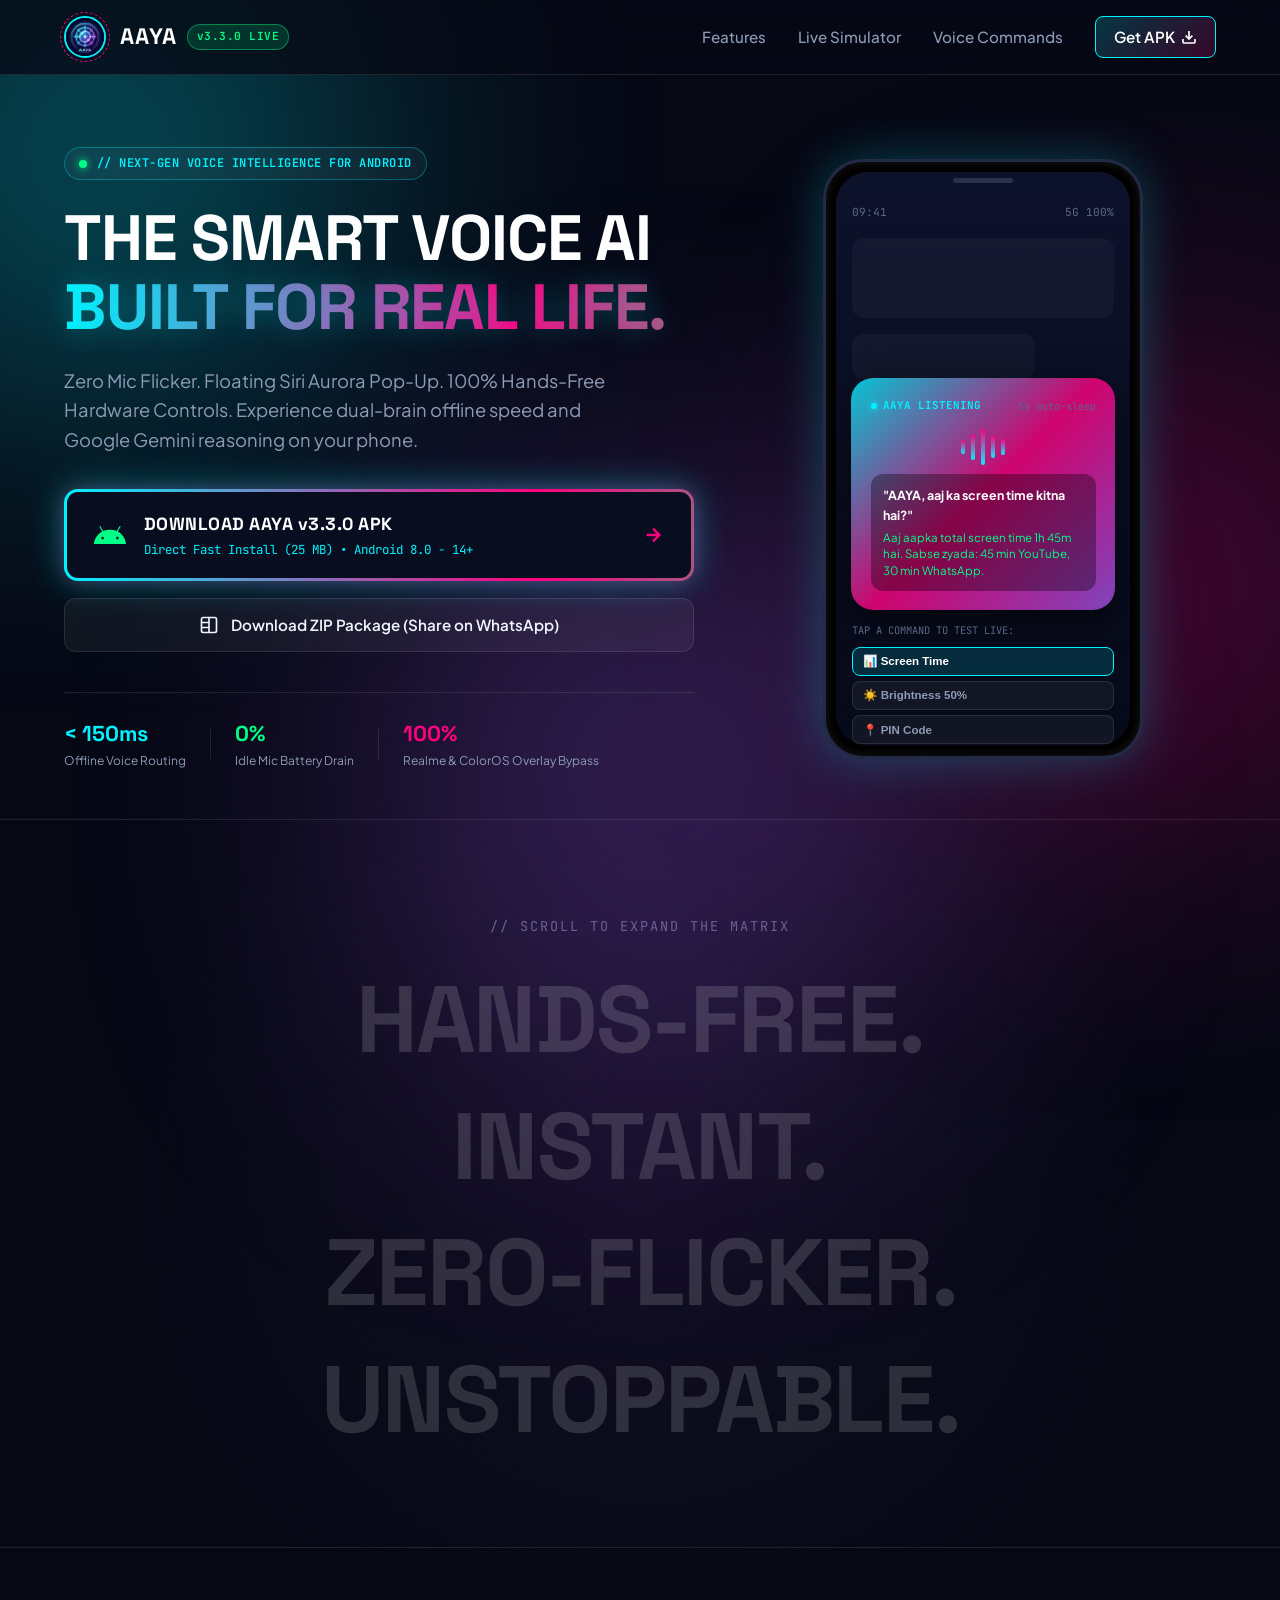
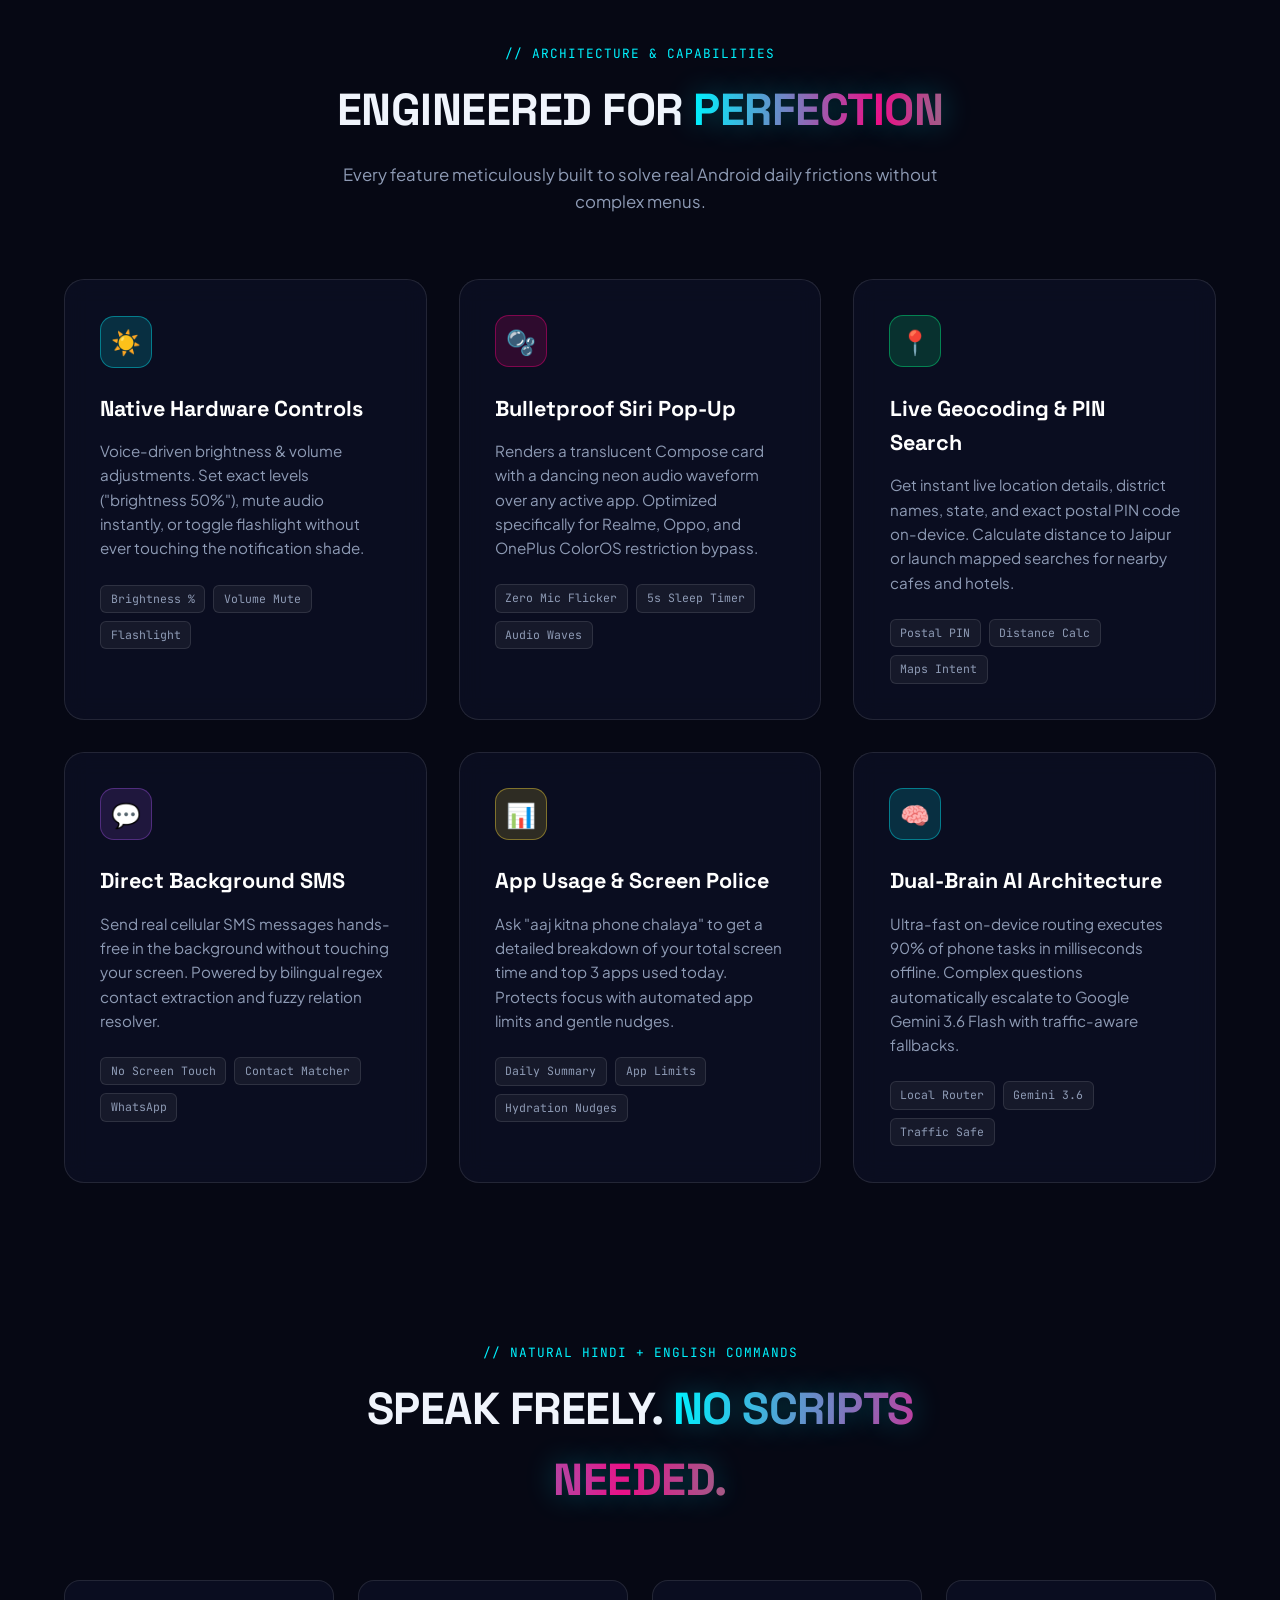
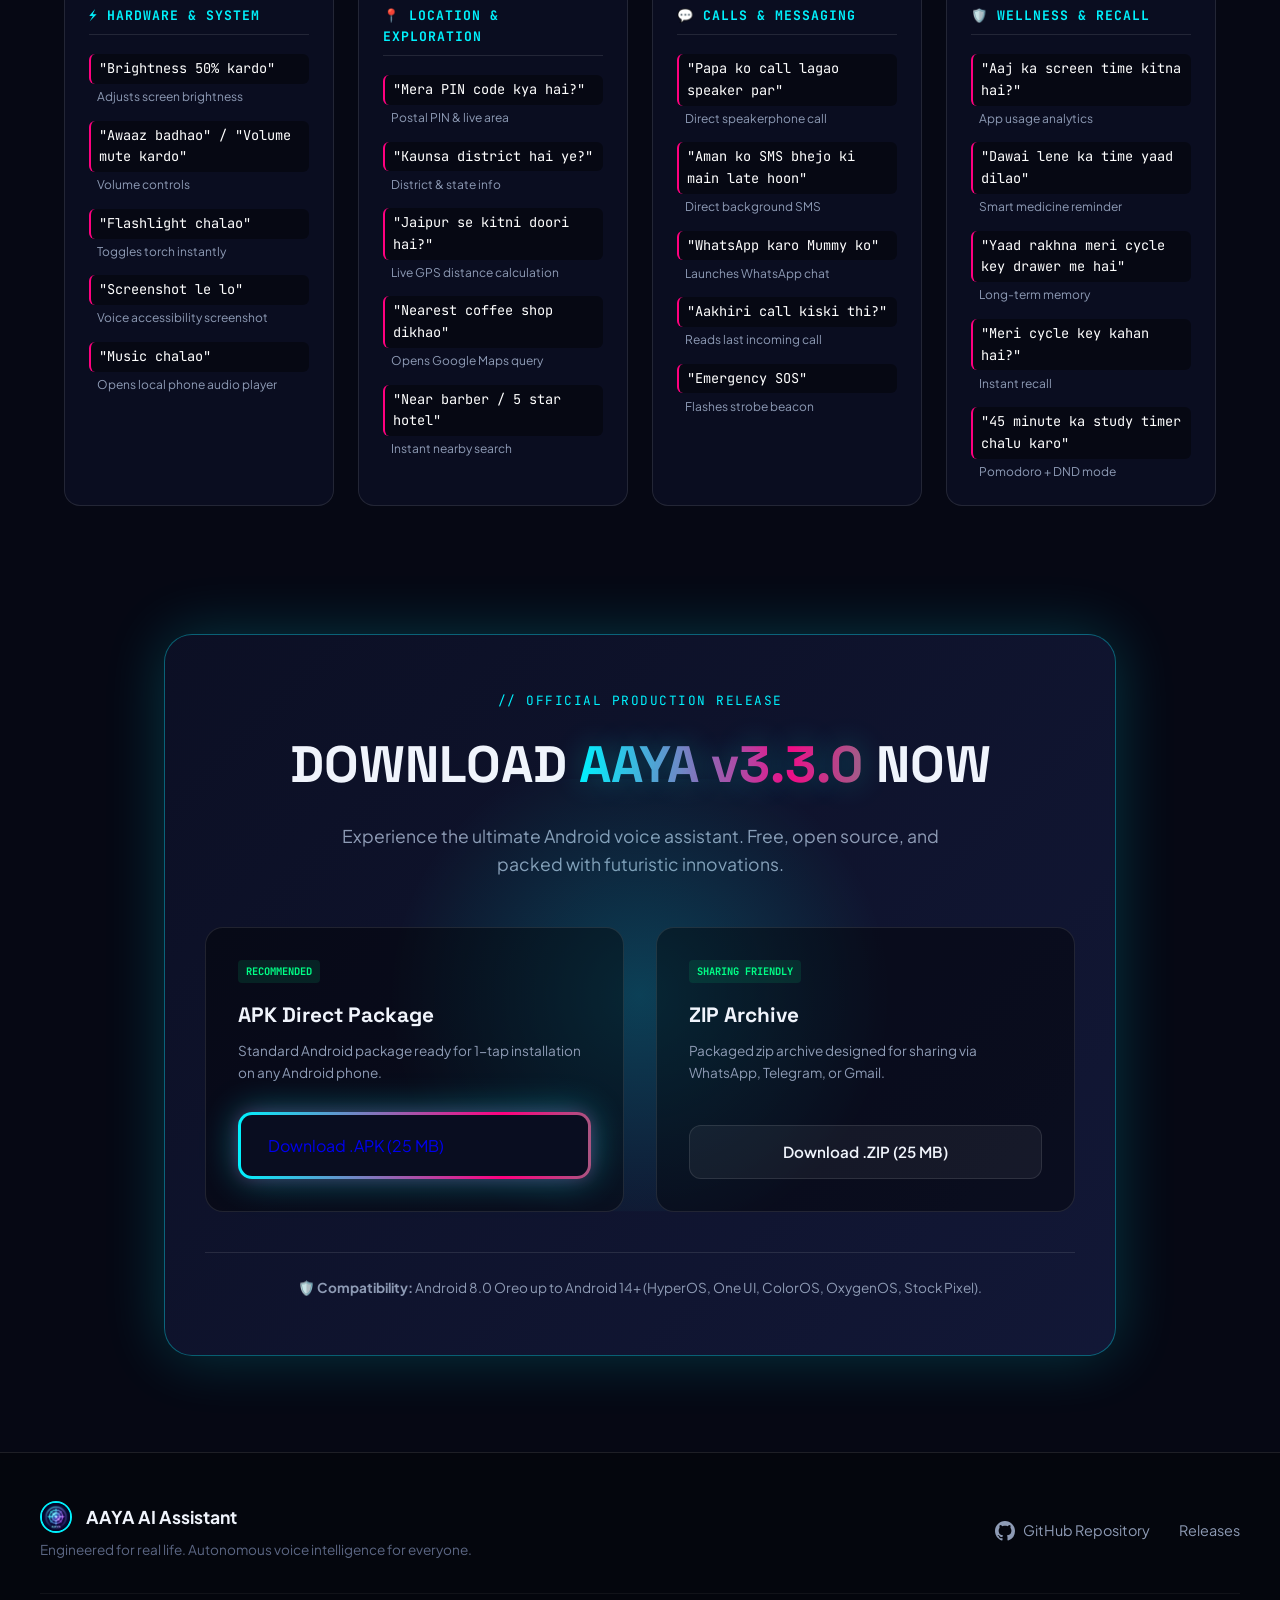
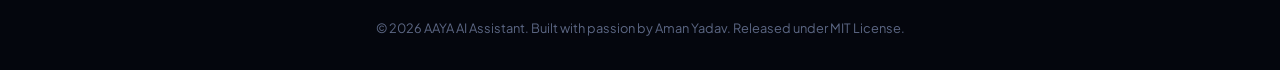
==== website/index.html @ eefb4c56 "feat(v3.3.0): Hardware brightness & volume controls, live geocoding & PIN, local music player, scree" ====
<!DOCTYPE html>
<html lang="en">
<head>
  <meta charset="UTF-8">
  <meta name="viewport" content="width=device-width, initial-scale=1.0">
  <title>AAYA AI Assistant — Next-Gen Android Voice Intelligence</title>
  <meta name="description" content="AAYA is a futuristic, hands-free Android voice assistant with Siri-style animated pop-ups, zero mic flicker, offline hardware controls, live location, and Gemini AI reasoning.">
  <link rel="icon" type="image/jpeg" href="./assets/aaya-logo.jpg">

  <!-- Google Fonts -->
  <link rel="preconnect" href="https://fonts.googleapis.com">
  <link rel="preconnect" href="https://fonts.gstatic.com" crossorigin>
  <link href="https://fonts.googleapis.com/css2?family=Plus+Jakarta+Sans:wght@300;400;600;700;800&family=Space+Grotesk:wght@500;700;800&family=JetBrains+Mono:wght@400;600&display=swap" rel="stylesheet">

  <link rel="stylesheet" href="./style.css">
</head>
<body class="cyber-bg">

  <!-- Glow Background Canvas / Particles -->
  <div class="ambient-glow glow-cyan"></div>
  <div class="ambient-glow glow-magenta"></div>
  <div class="ambient-glow glow-purple"></div>

  <!-- Cyber Navigation Header -->
  <header class="cyber-nav">
    <div class="nav-container">
      <div class="brand">
        <div class="logo-wrapper">
          <img src="./assets/aaya-logo.jpg" alt="AAYA Logo" class="brand-logo">
          <span class="logo-ring"></span>
        </div>
        <div class="brand-text">
          <span class="brand-name">AAYA</span>
          <span class="version-badge">v3.3.0 LIVE</span>
        </div>
      </div>

      <nav class="nav-links">
        <a href="#features">Features</a>
        <a href="#demo">Live Simulator</a>
        <a href="#commands">Voice Commands</a>
        <a href="#download" class="nav-cta-btn">
          <span>Get APK</span>
          <svg width="16" height="16" viewBox="0 0 24 24" fill="none" stroke="currentColor" stroke-width="2.5"><path d="M21 15v4a2 2 0 0 1-2 2H5a2 2 0 0 1-2-2v-4"/><polyline points="7 10 12 15 17 10"/><line x1="12" y1="15" x2="12" y2="3"/></svg>
        </a>
      </nav>
    </div>
  </header>

  <!-- Hero Section -->
  <main>
    <section class="hero-section">
      <div class="hero-content">
        <div class="tech-pill">
          <span class="pulsing-dot"></span>
          <span class="tech-pill-text">// NEXT-GEN VOICE INTELLIGENCE FOR ANDROID</span>
        </div>

        <h1 class="hero-title">
          <span class="reveal-line">THE SMART VOICE AI</span>
          <span class="neon-rgb text-gradient-rgb">BUILT FOR REAL LIFE.</span>
        </h1>

        <p class="hero-subtext">
          Zero Mic Flicker. Floating Siri Aurora Pop-Up. 100% Hands-Free Hardware Controls. Experience dual-brain offline speed and Google Gemini reasoning on your phone.
        </p>

        <!-- Multi-layer Glowing RGB Download CTA -->
        <div class="cta-wrapper">
          <a href="https://github.com/AmanYadav9516/AAYA-AI-Assistant/releases/download/v3.3.0/app-debug.apk" class="btn-rgb-glow" id="downloadApkBtn" download>
            <span class="btn-shimmer"></span>
            <span class="btn-inner">
              <svg class="android-icon" viewBox="0 0 24 24" fill="currentColor">
                <path d="M17.523 15.3414c-.5511 0-.9993-.4486-.9993-1.0003s.4482-.9993 1-.9993c.551 0 .9993.4476.9993.9993 0 .5517-.4483 1.0003-.9993 1.0003m-11.046 0c-.5511 0-.9993-.4486-.9993-1.0003s.4482-.9993 1-.9993c.5511 0 .9993.4476.9993.9993 0 .5517-.4482 1.0003-.9993 1.0003m11.4045-6.02l1.9973-3.4592a.416.416 0 00-.1521-.5676.416.416 0 00-.5676.1521l-2.0223 3.503C15.5902 8.4116 13.8533 8.077 12 8.077c-1.8533 0-3.5902.3346-5.1368.8727L4.8409 5.4467a.4161.4161 0 00-.5677-.1521.4157.4157 0 00-.1521.5676l1.9973 3.4592C2.6889 11.1867.3432 14.6589 0 18.761h24c-.3432-4.1021-2.6889-7.5743-6.1185-9.4396"/>
              </svg>
              <span class="btn-text-group">
                <span class="btn-primary-title">DOWNLOAD AAYA v3.3.0 APK</span>
                <span class="btn-secondary-subtitle">Direct Fast Install (25 MB) • Android 8.0 - 14+</span>
              </span>
              <svg class="arrow-icon" viewBox="0 0 24 24" fill="none" stroke="currentColor" stroke-width="2.5"><path d="M5 12h14M12 5l7 7-7 7"/></svg>
            </span>
          </a>

          <a href="https://github.com/AmanYadav9516/AAYA-AI-Assistant/releases/download/v3.3.0/AAYA-Assistant.zip" class="btn-glass" download>
            <svg width="20" height="20" viewBox="0 0 24 24" fill="none" stroke="currentColor" stroke-width="2"><rect x="3" y="3" width="18" height="18" rx="2"/><path d="M12 3v18M3 9h9M3 15h9"/></svg>
            <span>Download ZIP Package (Share on WhatsApp)</span>
          </a>
        </div>

        <div class="metrics-bar">
          <div class="metric-item">
            <span class="metric-val neon-cyan">&lt; 150ms</span>
            <span class="metric-label">Offline Voice Routing</span>
          </div>
          <div class="metric-divider"></div>
          <div class="metric-item">
            <span class="metric-val neon-green">0%</span>
            <span class="metric-label">Idle Mic Battery Drain</span>
          </div>
          <div class="metric-divider"></div>
          <div class="metric-item">
            <span class="metric-val neon-pink">100%</span>
            <span class="metric-label">Realme & ColorOS Overlay Bypass</span>
          </div>
        </div>
      </div>

      <!-- Interactive Siri Simulator Device Mockup -->
      <div class="hero-simulator" id="demo">
        <div class="phone-frame">
          <div class="phone-speaker"></div>
          <div class="phone-screen">
            <!-- Simulated App in background -->
            <div class="mock-background-app">
              <div class="mock-app-header">
                <span class="mock-time">09:41</span>
                <div class="mock-app-icons">5G 100%</div>
              </div>
              <div class="mock-card-dummy"></div>
              <div class="mock-card-dummy short"></div>
            </div>

            <!-- Siri Floating Translucent Overlay -->
            <div class="siri-floating-card active" id="siriCard">
              <div class="siri-card-aurora"></div>
              <div class="siri-card-content">
                <div class="siri-top-bar">
                  <div class="siri-badge">
                    <span class="radar-dot"></span>
                    <span id="siriStatusText">AAYA LISTENING</span>
                  </div>
                  <span class="timer-badge">5s auto-sleep</span>
                </div>

                <div class="siri-waveform">
                  <span class="bar bar-1"></span>
                  <span class="bar bar-2"></span>
                  <span class="bar bar-3"></span>
                  <span class="bar bar-4"></span>
                  <span class="bar bar-5"></span>
                </div>

                <div class="siri-transcript-box">
                  <p class="transcript-query" id="simulatorQuery">"AAYA, aaj ka screen time kitna hai?"</p>
                  <p class="transcript-response" id="simulatorResponse">Aaj aapka total screen time 1h 45m hai. Sabse zyada: 45 min YouTube, 30 min WhatsApp.</p>
                </div>
              </div>
            </div>

            <!-- Interactive Voice Chips to Test Simulator -->
            <div class="simulator-controls">
              <span class="sim-caption">TAP A COMMAND TO TEST LIVE:</span>
              <div class="chip-container">
                <button class="sim-chip active" onclick="simulateCommand('AAYA, aaj ka screen time kitna hai?', 'Aaj aapka total screen time 1h 45m hai. Sabse zyada: YouTube aur WhatsApp.')">📊 Screen Time</button>
                <button class="sim-chip" onclick="simulateCommand('Brightness 50% kardo', 'Screen brightness set to 50%.')">☀️ Brightness 50%</button>
                <button class="sim-chip" onclick="simulateCommand('Mera pin code kya hai?', 'Aapki current location ka PIN code 302001 hai (Jaipur, Rajasthan).')">📍 PIN Code</button>
                <button class="sim-chip" onclick="simulateCommand('Aman ko SMS bhejo ki main late aaunga', 'Direct background SMS dispatched to Aman: \"Main late aaunga\".')">💬 Touchless SMS</button>
                <button class="sim-chip" onclick="simulateCommand('Nearest coffee shop dikhao', 'Opening nearest coffee shops on Google Maps.')">☕ Nearby Places</button>
              </div>
            </div>

          </div>
        </div>
      </div>
    </section>

    <!-- Kinetic Typography Scroll Section -->
    <section class="kinetic-scroll-section">
      <div class="kinetic-container">
        <p class="kinetic-sub">// SCROLL TO EXPAND THE MATRIX</p>
        <div class="growing-word-track">
          <h2 class="grow-word word-1">HANDS-FREE.</h2>
          <h2 class="grow-word word-2 neon-glow-cyan">INSTANT.</h2>
          <h2 class="grow-word word-3 neon-glow-magenta">ZERO-FLICKER.</h2>
          <h2 class="grow-word word-4 neon-glow-purple">UNSTOPPABLE.</h2>
        </div>
      </div>
    </section>

    <!-- Feature Grid Section -->
    <section class="features-section" id="features">
      <div class="section-header">
        <span class="section-tag">// ARCHITECTURE & CAPABILITIES</span>
        <h2 class="section-title">ENGINEERED FOR <span class="neon-rgb">PERFECTION</span></h2>
        <p class="section-desc">Every feature meticulously built to solve real Android daily frictions without complex menus.</p>
      </div>

      <div class="features-grid">
        <!-- Feature 1: Hardware Brightness & Volume -->
        <div class="feature-card cyber-border">
          <div class="card-glow"></div>
          <div class="feature-icon neon-cyan-bg">☀️</div>
          <h3>Native Hardware Controls</h3>
          <p>Voice-driven brightness & volume adjustments. Set exact levels ("brightness 50%"), mute audio instantly, or toggle flashlight without ever touching the notification shade.</p>
          <div class="feature-pill-row">
            <span class="tag-pill">Brightness %</span>
            <span class="tag-pill">Volume Mute</span>
            <span class="tag-pill">Flashlight</span>
          </div>
        </div>

        <!-- Feature 2: Siri Pop-Up & Zero Flicker -->
        <div class="feature-card cyber-border">
          <div class="card-glow"></div>
          <div class="feature-icon neon-magenta-bg">🫧</div>
          <h3>Bulletproof Siri Pop-Up</h3>
          <p>Renders a translucent Compose card with a dancing neon audio waveform over any active app. Optimized specifically for Realme, Oppo, and OnePlus ColorOS restriction bypass.</p>
          <div class="feature-pill-row">
            <span class="tag-pill">Zero Mic Flicker</span>
            <span class="tag-pill">5s Sleep Timer</span>
            <span class="tag-pill">Audio Waves</span>
          </div>
        </div>

        <!-- Feature 3: Live Geocoding & PIN Code -->
        <div class="feature-card cyber-border">
          <div class="card-glow"></div>
          <div class="feature-icon neon-green-bg">📍</div>
          <h3>Live Geocoding & PIN Search</h3>
          <p>Get instant live location details, district names, state, and exact postal PIN code on-device. Calculate distance to Jaipur or launch mapped searches for nearby cafes and hotels.</p>
          <div class="feature-pill-row">
            <span class="tag-pill">Postal PIN</span>
            <span class="tag-pill">Distance Calc</span>
            <span class="tag-pill">Maps Intent</span>
          </div>
        </div>

        <!-- Feature 4: Touchless SMS & WhatsApp -->
        <div class="feature-card cyber-border">
          <div class="card-glow"></div>
          <div class="feature-icon neon-purple-bg">💬</div>
          <h3>Direct Background SMS</h3>
          <p>Send real cellular SMS messages hands-free in the background without touching your screen. Powered by bilingual regex contact extraction and fuzzy relation resolver.</p>
          <div class="feature-pill-row">
            <span class="tag-pill">No Screen Touch</span>
            <span class="tag-pill">Contact Matcher</span>
            <span class="tag-pill">WhatsApp</span>
          </div>
        </div>

        <!-- Feature 5: Screen Time & Wellness Police -->
        <div class="feature-card cyber-border">
          <div class="card-glow"></div>
          <div class="feature-icon neon-yellow-bg">📊</div>
          <h3>App Usage & Screen Police</h3>
          <p>Ask "aaj kitna phone chalaya" to get a detailed breakdown of your total screen time and top 3 apps used today. Protects focus with automated app limits and gentle nudges.</p>
          <div class="feature-pill-row">
            <span class="tag-pill">Daily Summary</span>
            <span class="tag-pill">App Limits</span>
            <span class="tag-pill">Hydration Nudges</span>
          </div>
        </div>

        <!-- Feature 6: Dual-Brain Intelligence -->
        <div class="feature-card cyber-border">
          <div class="card-glow"></div>
          <div class="feature-icon neon-cyan-bg">🧠</div>
          <h3>Dual-Brain AI Architecture</h3>
          <p>Ultra-fast on-device routing executes 90% of phone tasks in milliseconds offline. Complex questions automatically escalate to Google Gemini 3.6 Flash with traffic-aware fallbacks.</p>
          <div class="feature-pill-row">
            <span class="tag-pill">Local Router</span>
            <span class="tag-pill">Gemini 3.6</span>
            <span class="tag-pill">Traffic Safe</span>
          </div>
        </div>
      </div>
    </section>

    <!-- Voice Commands Showcase -->
    <section class="commands-section" id="commands">
      <div class="section-header">
        <span class="section-tag">// NATURAL HINDI + ENGLISH COMMANDS</span>
        <h2 class="section-title">SPEAK FREELY. <span class="neon-rgb">NO SCRIPTS NEEDED.</span></h2>
      </div>

      <div class="command-showcase-container">
        <div class="command-group">
          <h4 class="group-title">⚡ HARDWARE & SYSTEM</h4>
          <ul class="cmd-list">
            <li><code>"Brightness 50% kardo"</code> <span>Adjusts screen brightness</span></li>
            <li><code>"Awaaz badhao" / "Volume mute kardo"</code> <span>Volume controls</span></li>
            <li><code>"Flashlight chalao"</code> <span>Toggles torch instantly</span></li>
            <li><code>"Screenshot le lo"</code> <span>Voice accessibility screenshot</span></li>
            <li><code>"Music chalao"</code> <span>Opens local phone audio player</span></li>
          </ul>
        </div>

        <div class="command-group">
          <h4 class="group-title">📍 LOCATION & EXPLORATION</h4>
          <ul class="cmd-list">
            <li><code>"Mera PIN code kya hai?"</code> <span>Postal PIN & live area</span></li>
            <li><code>"Kaunsa district hai ye?"</code> <span>District & state info</span></li>
            <li><code>"Jaipur se kitni doori hai?"</code> <span>Live GPS distance calculation</span></li>
            <li><code>"Nearest coffee shop dikhao"</code> <span>Opens Google Maps query</span></li>
            <li><code>"Near barber / 5 star hotel"</code> <span>Instant nearby search</span></li>
          </ul>
        </div>

        <div class="command-group">
          <h4 class="group-title">💬 CALLS & MESSAGING</h4>
          <ul class="cmd-list">
            <li><code>"Papa ko call lagao speaker par"</code> <span>Direct speakerphone call</span></li>
            <li><code>"Aman ko SMS bhejo ki main late hoon"</code> <span>Direct background SMS</span></li>
            <li><code>"WhatsApp karo Mummy ko"</code> <span>Launches WhatsApp chat</span></li>
            <li><code>"Aakhiri call kiski thi?"</code> <span>Reads last incoming call</span></li>
            <li><code>"Emergency SOS"</code> <span>Flashes strobe beacon</span></li>
          </ul>
        </div>

        <div class="command-group">
          <h4 class="group-title">🛡️ WELLNESS & RECALL</h4>
          <ul class="cmd-list">
            <li><code>"Aaj ka screen time kitna hai?"</code> <span>App usage analytics</span></li>
            <li><code>"Dawai lene ka time yaad dilao"</code> <span>Smart medicine reminder</span></li>
            <li><code>"Yaad rakhna meri cycle key drawer me hai"</code> <span>Long-term memory</span></li>
            <li><code>"Meri cycle key kahan hai?"</code> <span>Instant recall</span></li>
            <li><code>"45 minute ka study timer chalu karo"</code> <span>Pomodoro + DND mode</span></li>
          </ul>
        </div>
      </div>
    </section>

    <!-- Download Vault Section -->
    <section class="download-section" id="download">
      <div class="download-box cyber-border">
        <div class="box-glow"></div>
        <div class="download-content">
          <span class="vault-tag">// OFFICIAL PRODUCTION RELEASE</span>
          <h2 class="vault-title">DOWNLOAD <span class="neon-rgb">AAYA v3.3.0</span> NOW</h2>
          <p class="vault-subtitle">Experience the ultimate Android voice assistant. Free, open source, and packed with futuristic innovations.</p>

          <div class="download-cards-row">
            <div class="dl-card primary-card">
              <div class="card-badge">RECOMMENDED</div>
              <h3>APK Direct Package</h3>
              <p>Standard Android package ready for 1-tap installation on any Android phone.</p>
              <a href="https://github.com/AmanYadav9516/AAYA-AI-Assistant/releases/download/v3.3.0/app-debug.apk" class="btn-rgb-glow dl-btn" download>
                <span class="btn-inner">Download .APK (25 MB)</span>
              </a>
            </div>

            <div class="dl-card secondary-card">
              <div class="card-badge">SHARING FRIENDLY</div>
              <h3>ZIP Archive</h3>
              <p>Packaged zip archive designed for sharing via WhatsApp, Telegram, or Gmail.</p>
              <a href="https://github.com/AmanYadav9516/AAYA-AI-Assistant/releases/download/v3.3.0/AAYA-Assistant.zip" class="btn-glass dl-btn" download>
                <span>Download .ZIP (25 MB)</span>
              </a>
            </div>
          </div>

          <div class="compatibility-notice">
            <span>🛡️ <strong>Compatibility:</strong> Android 8.0 Oreo up to Android 14+ (HyperOS, One UI, ColorOS, OxygenOS, Stock Pixel).</span>
          </div>
        </div>
      </div>
    </section>
  </main>

  <!-- Cyber Footer -->
  <footer class="cyber-footer">
    <div class="footer-container">
      <div class="footer-left">
        <div class="brand footer-brand">
          <img src="./assets/aaya-logo.jpg" alt="AAYA" class="brand-logo sm">
          <span>AAYA AI Assistant</span>
        </div>
        <p class="footer-tagline">Engineered for real life. Autonomous voice intelligence for everyone.</p>
      </div>

      <div class="footer-right">
        <a href="https://github.com/AmanYadav9516/AAYA-AI-Assistant" target="_blank" rel="noopener noreferrer" class="footer-link">
          <svg width="20" height="20" viewBox="0 0 24 24" fill="currentColor"><path d="M12 0C5.37 0 0 5.37 0 12c0 5.31 3.435 9.795 8.205 11.385.6.105.825-.255.825-.57 0-.285-.015-1.23-.015-2.235-3.015.555-3.795-.735-4.035-1.41-.135-.345-.72-1.41-1.23-1.695-.42-.225-1.02-.78-.015-.795.945-.015 1.62.87 1.845 1.23 1.08 1.815 2.805 1.305 3.495.99.105-.78.42-1.305.765-1.605-2.67-.3-5.46-1.335-5.46-5.925 0-1.305.465-2.385 1.23-3.225-.12-.3-.54-1.53.12-3.18 0 0 1.005-.315 3.3 1.23.96-.27 1.98-.405 3-.405s2.04.135 3 .405c2.295-1.56 3.3-1.23 3.3-1.23.66 1.65.24 2.88.12 3.18.765.84 1.23 1.905 1.23 3.225 0 4.605-2.805 5.625-5.475 5.925.435.375.81 1.095.81 2.22 0 1.605-.015 2.895-.015 3.3 0 .315.225.69.825.57A12.02 12.02 0 0024 12c0-6.63-5.37-12-12-12z"/></svg>
          <span>GitHub Repository</span>
        </a>
        <a href="https://github.com/AmanYadav9516/AAYA-AI-Assistant/releases" target="_blank" rel="noopener noreferrer" class="footer-link">Releases</a>
      </div>
    </div>
    <div class="footer-bottom">
      <p>© 2026 AAYA AI Assistant. Built with passion by Aman Yadav. Released under MIT License.</p>
    </div>
  </footer>

  <script src="./script.js"></script>
</body>
</html>
---- website/style.css ----
/* ==========================================================================
   AAYA AI ASSISTANT — CYBERPUNK FUTURISTIC STYLESHEET
   ========================================================================== */

:root {
  --bg-primary: #060814;
  --bg-card: rgba(13, 17, 38, 0.7);
  --bg-card-hover: rgba(22, 28, 60, 0.85);
  --border-glass: rgba(255, 255, 255, 0.1);
  --border-neon: rgba(0, 242, 254, 0.35);

  --neon-cyan: #00f2fe;
  --neon-magenta: #ff007f;
  --neon-purple: #9b51e0;
  --neon-green: #00ff87;
  --neon-yellow: #fddb3a;

  --text-primary: #f0f4fc;
  --text-muted: #8e9bb5;
  --text-dim: #5c6784;

  --font-main: 'Plus Jakarta Sans', -apple-system, BlinkMacSystemFont, sans-serif;
  --font-display: 'Space Grotesk', sans-serif;
  --font-mono: 'JetBrains Mono', monospace;
}

* {
  margin: 0;
  padding: 0;
  box-sizing: border-box;
}

html {
  scroll-behavior: smooth;
}

body.cyber-bg {
  background-color: var(--bg-primary);
  color: var(--text-primary);
  font-family: var(--font-main);
  overflow-x: hidden;
  position: relative;
  line-height: 1.6;
  -webkit-font-smoothing: antialiased;
}

/* --------------------------------------------------------------------------
   Ambient Neon Glow Orbs
   -------------------------------------------------------------------------- */
.ambient-glow {
  position: fixed;
  border-radius: 50%;
  filter: blur(140px);
  pointer-events: none;
  z-index: 0;
  opacity: 0.35;
  animation: pulseGlow 10s ease-in-out infinite alternate;
}

.glow-cyan {
  width: 500px;
  height: 500px;
  background: var(--neon-cyan);
  top: -100px;
  left: -150px;
}

.glow-magenta {
  width: 450px;
  height: 450px;
  background: var(--neon-magenta);
  top: 40%;
  right: -100px;
}

.glow-purple {
  width: 550px;
  height: 550px;
  background: var(--neon-purple);
  bottom: -150px;
  left: 30%;
}

@keyframes pulseGlow {
  0% { transform: scale(1) translate(0, 0); opacity: 0.25; }
  50% { transform: scale(1.15) translate(30px, -20px); opacity: 0.4; }
  100% { transform: scale(0.9) translate(-20px, 30px); opacity: 0.3; }
}

/* --------------------------------------------------------------------------
   Navigation Header
   -------------------------------------------------------------------------- */
.cyber-nav {
  position: sticky;
  top: 0;
  width: 100%;
  z-index: 100;
  background: rgba(6, 8, 20, 0.75);
  backdrop-filter: blur(16px);
  -webkit-backdrop-filter: blur(16px);
  border-bottom: 1px solid var(--border-glass);
}

.nav-container {
  max-width: 1200px;
  margin: 0 auto;
  padding: 1rem 1.5rem;
  display: flex;
  justify-content: space-between;
  align-items: center;
}

.brand {
  display: flex;
  align-items: center;
  gap: 0.85rem;
}

.logo-wrapper {
  position: relative;
  width: 42px;
  height: 42px;
}

.brand-logo {
  width: 100%;
  height: 100%;
  border-radius: 50%;
  object-fit: cover;
  border: 2px solid var(--neon-cyan);
}

.logo-ring {
  position: absolute;
  top: -4px;
  left: -4px;
  right: -4px;
  bottom: -4px;
  border-radius: 50%;
  border: 1.5px dashed var(--neon-magenta);
  animation: spinRing 12s linear infinite;
}

@keyframes spinRing {
  to { transform: rotate(360deg); }
}

.brand-text {
  display: flex;
  align-items: center;
  gap: 0.6rem;
}

.brand-name {
  font-family: var(--font-display);
  font-weight: 800;
  font-size: 1.4rem;
  letter-spacing: 1.5px;
  color: #fff;
}

.version-badge {
  background: rgba(0, 255, 135, 0.15);
  color: var(--neon-green);
  border: 1px solid rgba(0, 255, 135, 0.4);
  font-family: var(--font-mono);
  font-size: 0.7rem;
  font-weight: 600;
  padding: 0.2rem 0.55rem;
  border-radius: 999px;
  letter-spacing: 0.5px;
}

.nav-links {
  display: flex;
  align-items: center;
  gap: 2rem;
}

.nav-links a {
  color: var(--text-muted);
  text-decoration: none;
  font-size: 0.95rem;
  font-weight: 500;
  transition: all 0.2s ease;
}

.nav-links a:hover {
  color: var(--neon-cyan);
}

.nav-cta-btn {
  display: flex;
  align-items: center;
  gap: 0.4rem;
  padding: 0.5rem 1.1rem;
  border-radius: 8px;
  background: linear-gradient(135deg, rgba(0, 242, 254, 0.2), rgba(255, 0, 127, 0.2));
  border: 1px solid var(--neon-cyan) !important;
  color: #fff !important;
  font-weight: 600 !important;
}

.nav-cta-btn:hover {
  box-shadow: 0 0 15px rgba(0, 242, 254, 0.5);
  transform: translateY(-1px);
}

/* --------------------------------------------------------------------------
   Hero Section
   -------------------------------------------------------------------------- */
.hero-section {
  position: relative;
  max-width: 1200px;
  margin: 0 auto;
  padding: 4.5rem 1.5rem 3rem;
  display: grid;
  grid-template-columns: 1.15fr 0.85fr;
  gap: 3.5rem;
  align-items: center;
  z-index: 1;
}

.tech-pill {
  display: inline-flex;
  align-items: center;
  gap: 0.6rem;
  padding: 0.35rem 0.9rem;
  border-radius: 999px;
  background: rgba(255, 255, 255, 0.04);
  border: 1px solid rgba(0, 242, 254, 0.3);
  margin-bottom: 1.5rem;
}

.pulsing-dot {
  width: 8px;
  height: 8px;
  border-radius: 50%;
  background: var(--neon-green);
  box-shadow: 0 0 8px var(--neon-green);
  animation: pulseDot 1.8s infinite;
}

@keyframes pulseDot {
  0%, 100% { opacity: 1; transform: scale(1); }
  50% { opacity: 0.4; transform: scale(1.3); }
}

.tech-pill-text {
  font-family: var(--font-mono);
  font-size: 0.75rem;
  color: var(--neon-cyan);
  font-weight: 600;
  letter-spacing: 0.5px;
}

.hero-title {
  font-family: var(--font-display);
  font-size: clamp(2.5rem, 5vw, 4.2rem);
  font-weight: 800;
  line-height: 1.08;
  letter-spacing: -1px;
  margin-bottom: 1.5rem;
}

.reveal-line {
  display: block;
  color: #fff;
}

.neon-rgb {
  background: linear-gradient(90deg, #00f2fe, #ff007f, #00ff87, #9b51e0, #00f2fe);
  background-size: 300% 300%;
  -webkit-background-clip: text;
  -webkit-text-fill-color: transparent;
  animation: rgbFlow 5s linear infinite;
  text-shadow: 0 0 30px rgba(0, 242, 254, 0.3);
}

@keyframes rgbFlow {
  0% { background-position: 0% 50%; }
  50% { background-position: 100% 50%; }
  100% { background-position: 0% 50%; }
}

.hero-subtext {
  font-size: 1.15rem;
  color: var(--text-muted);
  max-width: 580px;
  margin-bottom: 2.2rem;
}

/* --------------------------------------------------------------------------
   Multi-Layer Glowing RGB Download CTA Buttons
   -------------------------------------------------------------------------- */
.cta-wrapper {
  display: flex;
  flex-direction: column;
  gap: 1.1rem;
  margin-bottom: 2.5rem;
}

.btn-rgb-glow {
  position: relative;
  display: inline-block;
  text-decoration: none;
  border-radius: 14px;
  padding: 3px;
  background: linear-gradient(90deg, #00f2fe, #ff007f, #00ff87, #9b51e0, #00f2fe);
  background-size: 300% 300%;
  animation: rgbFlow 4s linear infinite;
  box-shadow: 0 0 35px rgba(0, 242, 254, 0.4), 0 0 15px rgba(255, 0, 127, 0.3);
  transition: transform 0.25s ease, box-shadow 0.25s ease;
}

.btn-rgb-glow:hover {
  transform: translateY(-3px) scale(1.015);
  box-shadow: 0 0 50px rgba(0, 242, 254, 0.6), 0 0 25px rgba(255, 0, 127, 0.5);
}

.btn-inner {
  display: flex;
  align-items: center;
  gap: 1.1rem;
  background: #090d20;
  padding: 1.1rem 1.7rem;
  border-radius: 11px;
}

.android-icon {
  width: 32px;
  height: 32px;
  color: var(--neon-green);
  flex-shrink: 0;
}

.btn-text-group {
  display: flex;
  flex-direction: column;
  text-align: left;
}

.btn-primary-title {
  font-family: var(--font-display);
  font-size: 1.1rem;
  font-weight: 800;
  color: #fff;
  letter-spacing: 0.5px;
}

.btn-secondary-subtitle {
  font-size: 0.78rem;
  color: var(--neon-cyan);
  font-family: var(--font-mono);
  margin-top: 2px;
}

.arrow-icon {
  width: 22px;
  height: 22px;
  color: var(--neon-magenta);
  margin-left: auto;
  transition: transform 0.2s ease;
}

.btn-rgb-glow:hover .arrow-icon {
  transform: translateX(4px);
}

.btn-glass {
  display: inline-flex;
  align-items: center;
  justify-content: center;
  gap: 0.75rem;
  padding: 0.85rem 1.4rem;
  border-radius: 12px;
  background: rgba(255, 255, 255, 0.05);
  border: 1px solid var(--border-glass);
  color: var(--text-primary);
  text-decoration: none;
  font-size: 0.95rem;
  font-weight: 600;
  transition: all 0.2s ease;
}

.btn-glass:hover {
  background: rgba(255, 255, 255, 0.1);
  border-color: var(--neon-purple);
  color: #fff;
}

/* Metrics bar */
.metrics-bar {
  display: flex;
  align-items: center;
  gap: 1.5rem;
  padding-top: 1.5rem;
  border-top: 1px solid var(--border-glass);
}

.metric-item {
  display: flex;
  flex-direction: column;
}

.metric-val {
  font-family: var(--font-display);
  font-size: 1.35rem;
  font-weight: 800;
}

.metric-label {
  font-size: 0.75rem;
  color: var(--text-muted);
}

.metric-divider {
  width: 1px;
  height: 30px;
  background: var(--border-glass);
}

.neon-cyan { color: var(--neon-cyan); }
.neon-green { color: var(--neon-green); }
.neon-pink { color: var(--neon-magenta); }

/* --------------------------------------------------------------------------
   Interactive Siri Phone Simulator Mockup
   -------------------------------------------------------------------------- */
.hero-simulator {
  display: flex;
  justify-content: center;
  align-items: center;
}

.phone-frame {
  width: 320px;
  height: 600px;
  background: #000;
  border-radius: 40px;
  padding: 10px;
  border: 3px solid #222a45;
  box-shadow: 0 0 50px rgba(0, 242, 254, 0.25), inset 0 0 10px rgba(255, 255, 255, 0.1);
  position: relative;
}

.phone-speaker {
  width: 60px;
  height: 5px;
  background: #2a324b;
  border-radius: 10px;
  position: absolute;
  top: 16px;
  left: 50%;
  transform: translateX(-50%);
  z-index: 10;
}

.phone-screen {
  width: 100%;
  height: 100%;
  background: linear-gradient(180deg, #0d122b 0%, #060918 100%);
  border-radius: 32px;
  overflow: hidden;
  position: relative;
  display: flex;
  flex-direction: column;
  justify-content: space-between;
  padding: 1rem;
}

.mock-app-header {
  display: flex;
  justify-content: space-between;
  font-size: 0.7rem;
  color: var(--text-dim);
  font-family: var(--font-mono);
  margin-top: 1rem;
}

.mock-card-dummy {
  height: 80px;
  background: rgba(255, 255, 255, 0.03);
  border-radius: 12px;
  margin-top: 1rem;
}

.mock-card-dummy.short {
  height: 45px;
  width: 70%;
}

/* Floating Siri Pop-up Card */
.siri-floating-card {
  position: relative;
  width: 100%;
  background: rgba(18, 24, 52, 0.88);
  backdrop-filter: blur(20px);
  -webkit-backdrop-filter: blur(20px);
  border-radius: 20px;
  padding: 1.1rem;
  border: 1.5px solid transparent;
  background-clip: padding-box;
  box-shadow: 0 12px 35px rgba(0, 0, 0, 0.6);
  z-index: 5;
  transition: all 0.3s ease;
}

.siri-card-aurora {
  position: absolute;
  top: -2px;
  left: -2px;
  right: -2px;
  bottom: -2px;
  background: linear-gradient(135deg, var(--neon-cyan), var(--neon-magenta), var(--neon-purple));
  border-radius: 22px;
  z-index: -1;
  opacity: 0.8;
  animation: rotateAurora 6s linear infinite alternate;
}

@keyframes rotateAurora {
  0% { filter: hue-rotate(0deg); opacity: 0.6; }
  100% { filter: hue-rotate(90deg); opacity: 0.95; }
}

.siri-top-bar {
  display: flex;
  justify-content: space-between;
  align-items: center;
  margin-bottom: 0.8rem;
}

.siri-badge {
  display: flex;
  align-items: center;
  gap: 0.4rem;
  font-family: var(--font-mono);
  font-size: 0.68rem;
  color: var(--neon-cyan);
  font-weight: 700;
}

.radar-dot {
  width: 6px;
  height: 6px;
  border-radius: 50%;
  background: var(--neon-cyan);
  box-shadow: 0 0 6px var(--neon-cyan);
}

.timer-badge {
  font-size: 0.65rem;
  color: var(--text-dim);
  font-family: var(--font-mono);
}

/* Dancing Soundwave Bars */
.siri-waveform {
  display: flex;
  justify-content: center;
  align-items: center;
  gap: 6px;
  height: 38px;
  margin: 0.5rem 0;
}

.bar {
  width: 4px;
  border-radius: 4px;
  background: linear-gradient(to top, var(--neon-cyan), var(--neon-magenta));
  animation: danceWave 1.2s ease-in-out infinite;
}

.bar-1 { height: 14px; animation-delay: 0.1s; }
.bar-2 { height: 26px; animation-delay: 0.3s; }
.bar-3 { height: 36px; animation-delay: 0s; }
.bar-4 { height: 22px; animation-delay: 0.4s; }
.bar-5 { height: 16px; animation-delay: 0.2s; }

@keyframes danceWave {
  0%, 100% { transform: scaleY(0.4); opacity: 0.5; }
  50% { transform: scaleY(1.1); opacity: 1; filter: drop-shadow(0 0 4px var(--neon-cyan)); }
}

.siri-transcript-box {
  background: rgba(0, 0, 0, 0.35);
  border-radius: 12px;
  padding: 0.75rem;
  margin-top: 0.5rem;
}

.transcript-query {
  font-size: 0.78rem;
  font-weight: 700;
  color: #fff;
  margin-bottom: 0.3rem;
}

.transcript-response {
  font-size: 0.72rem;
  color: var(--neon-green);
  line-height: 1.4;
}

/* Simulator Interactive Chips */
.simulator-controls {
  margin-top: 0.8rem;
  z-index: 5;
}

.sim-caption {
  font-family: var(--font-mono);
  font-size: 0.65rem;
  color: var(--text-dim);
  display: block;
  margin-bottom: 0.5rem;
}

.chip-container {
  display: flex;
  flex-direction: column;
  gap: 0.35rem;
}

.sim-chip {
  background: rgba(255, 255, 255, 0.05);
  border: 1px solid var(--border-glass);
  color: var(--text-muted);
  border-radius: 8px;
  padding: 0.4rem 0.65rem;
  font-size: 0.72rem;
  font-weight: 600;
  text-align: left;
  cursor: pointer;
  transition: all 0.2s ease;
}

.sim-chip:hover, .sim-chip.active {
  background: rgba(0, 242, 254, 0.15);
  border-color: var(--neon-cyan);
  color: #fff;
}

/* --------------------------------------------------------------------------
   Kinetic Typography Scroll Section
   -------------------------------------------------------------------------- */
.kinetic-scroll-section {
  padding: 6rem 1.5rem;
  border-top: 1px solid var(--border-glass);
  border-bottom: 1px solid var(--border-glass);
  background: radial-gradient(circle at center, rgba(155, 81, 224, 0.08) 0%, transparent 70%);
  text-align: center;
}

.kinetic-sub {
  font-family: var(--font-mono);
  font-size: 0.85rem;
  color: var(--text-dim);
  letter-spacing: 2px;
  margin-bottom: 2rem;
}

.growing-word-track {
  display: flex;
  flex-direction: column;
  gap: 1.5rem;
  align-items: center;
}

.grow-word {
  font-family: var(--font-display);
  font-size: clamp(3rem, 8vw, 6.5rem);
  font-weight: 800;
  letter-spacing: -2px;
  line-height: 1;
  color: rgba(255, 255, 255, 0.15);
  transition: all 0.4s cubic-bezier(0.16, 1, 0.3, 1);
  transform: scale(0.92);
}

.grow-word.in-view {
  color: #fff;
  transform: scale(1.05);
}

.neon-glow-cyan.in-view {
  color: var(--neon-cyan);
  text-shadow: 0 0 45px rgba(0, 242, 254, 0.7);
}

.neon-glow-magenta.in-view {
  color: var(--neon-magenta);
  text-shadow: 0 0 45px rgba(255, 0, 127, 0.7);
}

.neon-glow-purple.in-view {
  color: var(--neon-purple);
  text-shadow: 0 0 45px rgba(155, 81, 224, 0.7);
}

/* --------------------------------------------------------------------------
   Features Grid Section
   -------------------------------------------------------------------------- */
.features-section {
  max-width: 1200px;
  margin: 0 auto;
  padding: 6rem 1.5rem;
}

.section-header {
  text-align: center;
  max-width: 650px;
  margin: 0 auto 4rem;
}

.section-tag {
  font-family: var(--font-mono);
  font-size: 0.8rem;
  color: var(--neon-cyan);
  letter-spacing: 1px;
  margin-bottom: 0.6rem;
  display: block;
}

.section-title {
  font-family: var(--font-display);
  font-size: clamp(2rem, 3.5vw, 3rem);
  font-weight: 800;
  letter-spacing: -0.5px;
  margin-bottom: 1rem;
}

.section-desc {
  color: var(--text-muted);
  font-size: 1.05rem;
}

.features-grid {
  display: grid;
  grid-template-columns: repeat(auto-fit, minmax(340px, 1fr));
  gap: 2rem;
}

.feature-card {
  position: relative;
  background: var(--bg-card);
  border-radius: 20px;
  padding: 2.2rem;
  border: 1px solid var(--border-glass);
  backdrop-filter: blur(12px);
  transition: all 0.3s ease;
  overflow: hidden;
}

.feature-card:hover {
  background: var(--bg-card-hover);
  border-color: var(--border-neon);
  transform: translateY(-5px);
  box-shadow: 0 15px 35px rgba(0, 242, 254, 0.15);
}

.card-glow {
  position: absolute;
  top: 0;
  left: 0;
  width: 100%;
  height: 3px;
  background: linear-gradient(90deg, transparent, var(--neon-cyan), transparent);
  opacity: 0;
  transition: opacity 0.3s ease;
}

.feature-card:hover .card-glow {
  opacity: 1;
}

.feature-icon {
  width: 52px;
  height: 52px;
  border-radius: 14px;
  display: flex;
  align-items: center;
  justify-content: center;
  font-size: 1.5rem;
  margin-bottom: 1.5rem;
}

.neon-cyan-bg { background: rgba(0, 242, 254, 0.15); border: 1px solid rgba(0, 242, 254, 0.4); }
.neon-magenta-bg { background: rgba(255, 0, 127, 0.15); border: 1px solid rgba(255, 0, 127, 0.4); }
.neon-green-bg { background: rgba(0, 255, 135, 0.15); border: 1px solid rgba(0, 255, 135, 0.4); }
.neon-purple-bg { background: rgba(155, 81, 224, 0.15); border: 1px solid rgba(155, 81, 224, 0.4); }
.neon-yellow-bg { background: rgba(253, 219, 58, 0.15); border: 1px solid rgba(253, 219, 58, 0.4); }

.feature-card h3 {
  font-family: var(--font-display);
  font-size: 1.35rem;
  font-weight: 700;
  margin-bottom: 0.8rem;
  color: #fff;
}

.feature-card p {
  color: var(--text-muted);
  font-size: 0.95rem;
  line-height: 1.6;
  margin-bottom: 1.5rem;
}

.feature-pill-row {
  display: flex;
  flex-wrap: wrap;
  gap: 0.5rem;
}

.tag-pill {
  font-size: 0.72rem;
  font-family: var(--font-mono);
  background: rgba(255, 255, 255, 0.05);
  border: 1px solid var(--border-glass);
  padding: 0.25rem 0.6rem;
  border-radius: 6px;
  color: var(--text-muted);
}

/* --------------------------------------------------------------------------
   Commands Showcase Section
   -------------------------------------------------------------------------- */
.commands-section {
  max-width: 1200px;
  margin: 0 auto;
  padding: 4rem 1.5rem 6rem;
}

.command-showcase-container {
  display: grid;
  grid-template-columns: repeat(auto-fit, minmax(270px, 1fr));
  gap: 1.5rem;
}

.command-group {
  background: var(--bg-card);
  border: 1px solid var(--border-glass);
  border-radius: 16px;
  padding: 1.5rem;
}

.group-title {
  font-family: var(--font-mono);
  font-size: 0.82rem;
  color: var(--neon-cyan);
  letter-spacing: 1px;
  margin-bottom: 1.2rem;
  padding-bottom: 0.5rem;
  border-bottom: 1px solid var(--border-glass);
}

.cmd-list {
  list-style: none;
  display: flex;
  flex-direction: column;
  gap: 0.9rem;
}

.cmd-list li {
  display: flex;
  flex-direction: column;
  gap: 0.2rem;
}

.cmd-list code {
  font-family: var(--font-mono);
  font-size: 0.85rem;
  color: #fff;
  background: rgba(0, 0, 0, 0.4);
  padding: 0.25rem 0.5rem;
  border-radius: 6px;
  border-left: 2px solid var(--neon-magenta);
}

.cmd-list span {
  font-size: 0.75rem;
  color: var(--text-muted);
  margin-left: 0.5rem;
}

/* --------------------------------------------------------------------------
   Download Vault Section
   -------------------------------------------------------------------------- */
.download-section {
  max-width: 1000px;
  margin: 0 auto;
  padding: 2rem 1.5rem 6rem;
}

.download-box {
  position: relative;
  background: linear-gradient(135deg, rgba(13, 17, 38, 0.9) 0%, rgba(20, 26, 58, 0.9) 100%);
  border-radius: 28px;
  padding: 3.5rem 2.5rem;
  border: 1.5px solid var(--border-neon);
  box-shadow: 0 0 60px rgba(0, 242, 254, 0.2);
  text-align: center;
}

.box-glow {
  position: absolute;
  top: 50%;
  left: 50%;
  width: 60%;
  height: 60%;
  background: radial-gradient(circle, rgba(0, 242, 254, 0.2) 0%, transparent 70%);
  transform: translate(-50%, -50%);
  pointer-events: none;
}

.vault-tag {
  font-family: var(--font-mono);
  font-size: 0.8rem;
  color: var(--neon-cyan);
  letter-spacing: 1.5px;
  display: block;
  margin-bottom: 0.8rem;
}

.vault-title {
  font-family: var(--font-display);
  font-size: clamp(2.2rem, 4vw, 3.2rem);
  font-weight: 800;
  margin-bottom: 1rem;
}

.vault-subtitle {
  color: var(--text-muted);
  font-size: 1.1rem;
  max-width: 600px;
  margin: 0 auto 3rem;
}

.download-cards-row {
  display: grid;
  grid-template-columns: 1fr 1fr;
  gap: 2rem;
  margin-bottom: 2.5rem;
}

.dl-card {
  position: relative;
  background: rgba(0, 0, 0, 0.4);
  border: 1px solid var(--border-glass);
  border-radius: 18px;
  padding: 2rem;
  text-align: left;
  display: flex;
  flex-direction: column;
}

.card-badge {
  font-family: var(--font-mono);
  font-size: 0.65rem;
  font-weight: 700;
  color: var(--neon-green);
  background: rgba(0, 255, 135, 0.1);
  padding: 0.2rem 0.5rem;
  border-radius: 4px;
  display: inline-block;
  margin-bottom: 1rem;
  align-self: flex-start;
}

.dl-card h3 {
  font-family: var(--font-display);
  font-size: 1.3rem;
  margin-bottom: 0.5rem;
}

.dl-card p {
  color: var(--text-muted);
  font-size: 0.85rem;
  margin-bottom: 1.8rem;
  flex-grow: 1;
}

.dl-btn {
  width: 100%;
  text-align: center;
}

.compatibility-notice {
  font-size: 0.85rem;
  color: var(--text-muted);
  border-top: 1px solid var(--border-glass);
  padding-top: 1.5rem;
}

/* --------------------------------------------------------------------------
   Cyber Footer
   -------------------------------------------------------------------------- */
.cyber-footer {
  border-top: 1px solid var(--border-glass);
  background: #04060d;
  padding: 3rem 1.5rem 2rem;
}

.footer-container {
  max-width: 1200px;
  margin: 0 auto;
  display: flex;
  justify-content: space-between;
  align-items: center;
  margin-bottom: 2rem;
}

.brand-logo.sm {
  width: 32px;
  height: 32px;
}

.footer-brand {
  font-weight: 700;
  font-size: 1.1rem;
  margin-bottom: 0.4rem;
}

.footer-tagline {
  color: var(--text-dim);
  font-size: 0.85rem;
}

.footer-right {
  display: flex;
  gap: 1.8rem;
}

.footer-link {
  display: flex;
  align-items: center;
  gap: 0.5rem;
  color: var(--text-muted);
  text-decoration: none;
  font-size: 0.9rem;
  transition: color 0.2s ease;
}

.footer-link:hover {
  color: var(--neon-cyan);
}

.footer-bottom {
  max-width: 1200px;
  margin: 0 auto;
  text-align: center;
  font-size: 0.8rem;
  color: var(--text-dim);
  border-top: 1px solid rgba(255, 255, 255, 0.05);
  padding-top: 1.5rem;
}

/* --------------------------------------------------------------------------
   Responsive Breakpoints
   -------------------------------------------------------------------------- */
@media (max-width: 992px) {
  .hero-section {
    grid-template-columns: 1fr;
    text-align: center;
    gap: 3rem;
  }

  .hero-subtext {
    margin-left: auto;
    margin-right: auto;
  }

  .cta-wrapper {
    align-items: center;
  }

  .metrics-bar {
    justify-content: center;
  }

  .download-cards-row {
    grid-template-columns: 1fr;
  }
}

@media (max-width: 640px) {
  .nav-links a:not(.nav-cta-btn) {
    display: none;
  }

  .footer-container {
    flex-direction: column;
    gap: 1.5rem;
    text-align: center;
  }

  .footer-left {
    display: flex;
    flex-direction: column;
    align-items: center;
  }

  .hero-title {
    font-size: 2.2rem;
  }

  .phone-frame {
    width: 290px;
    height: 560px;
  }
}
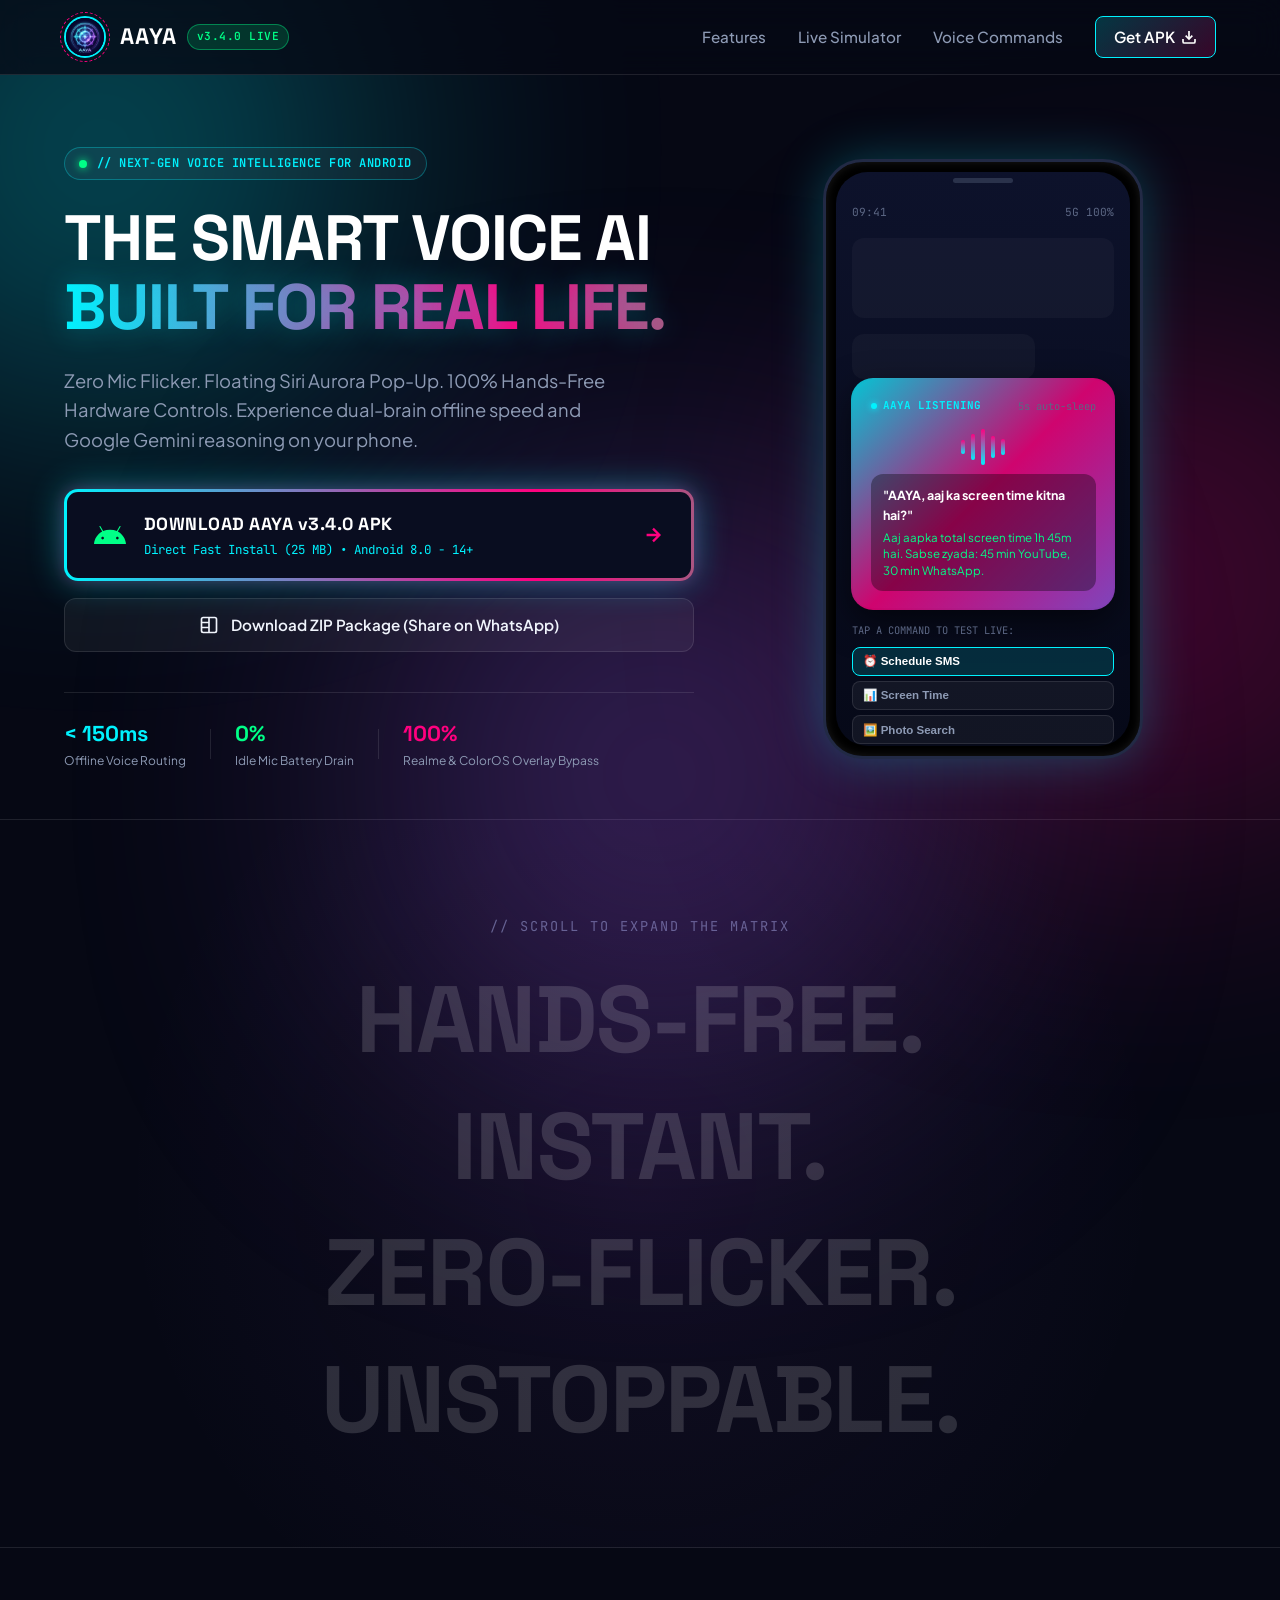
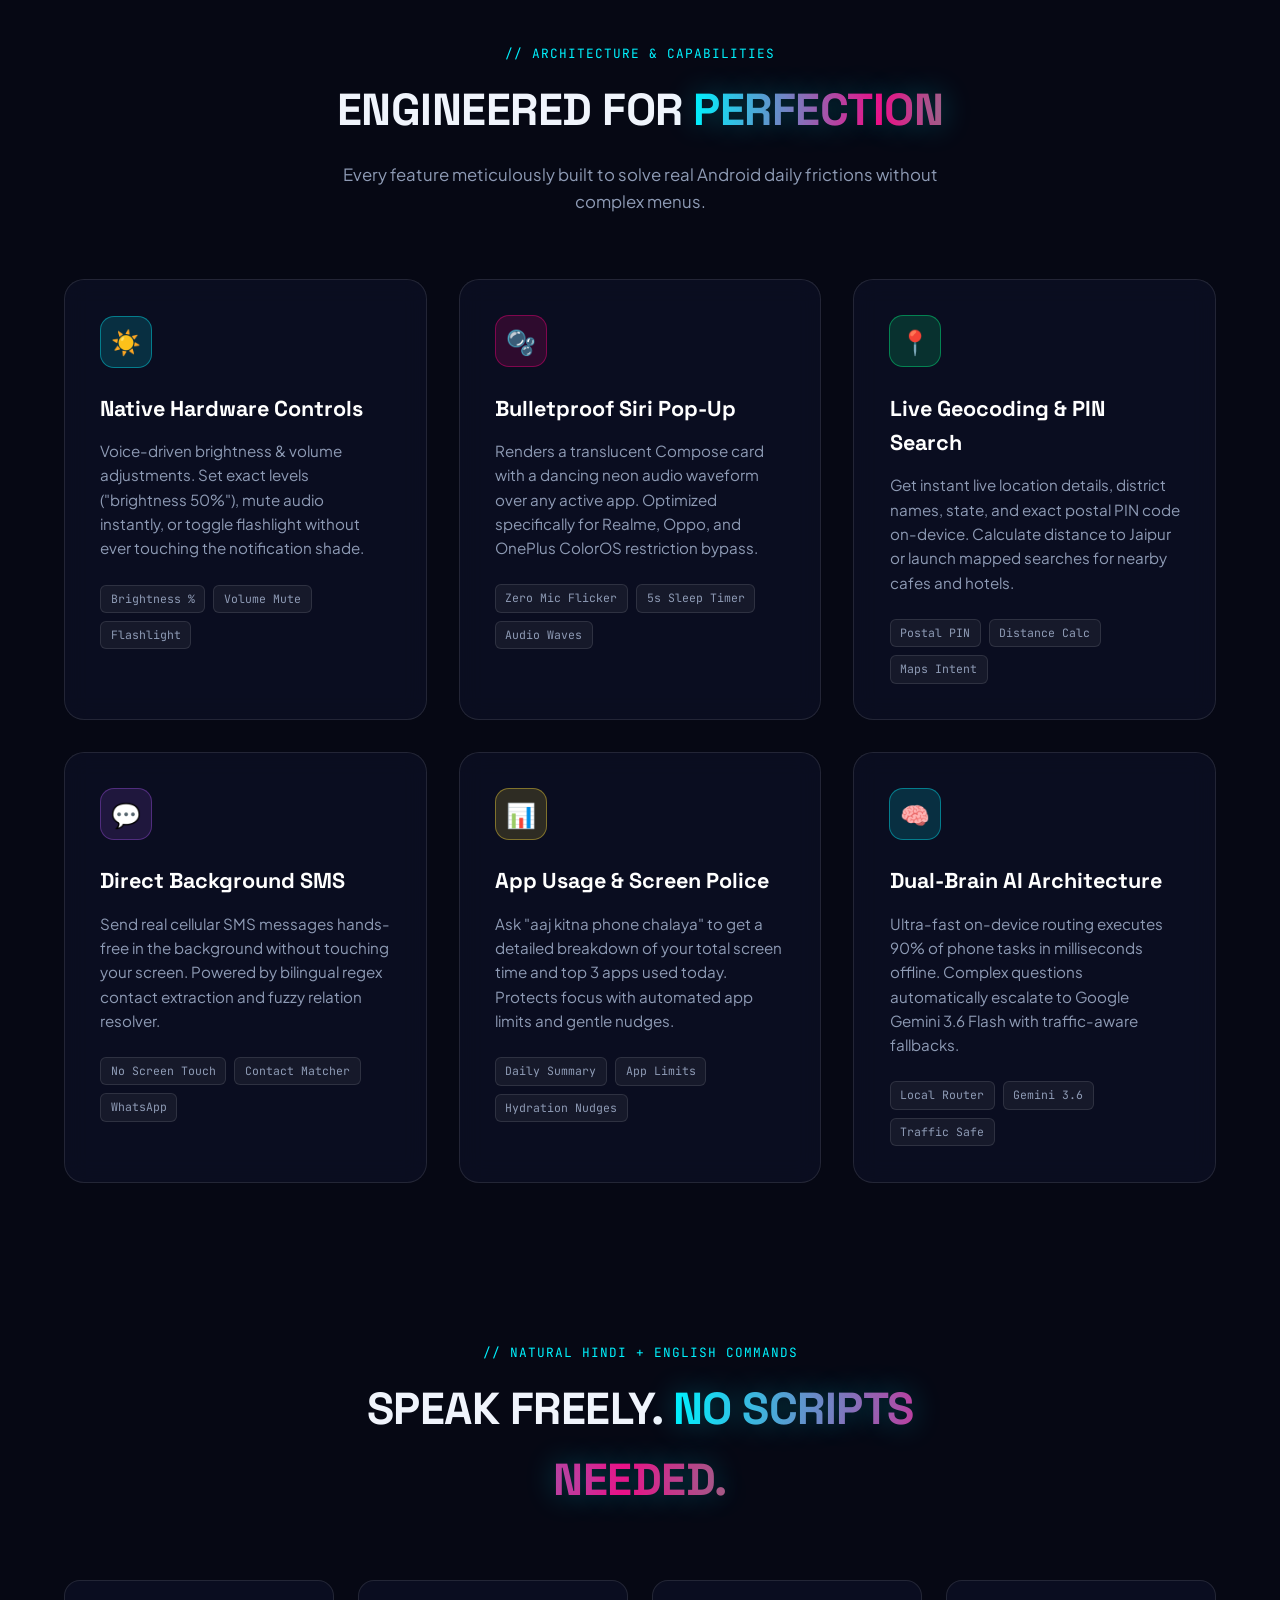
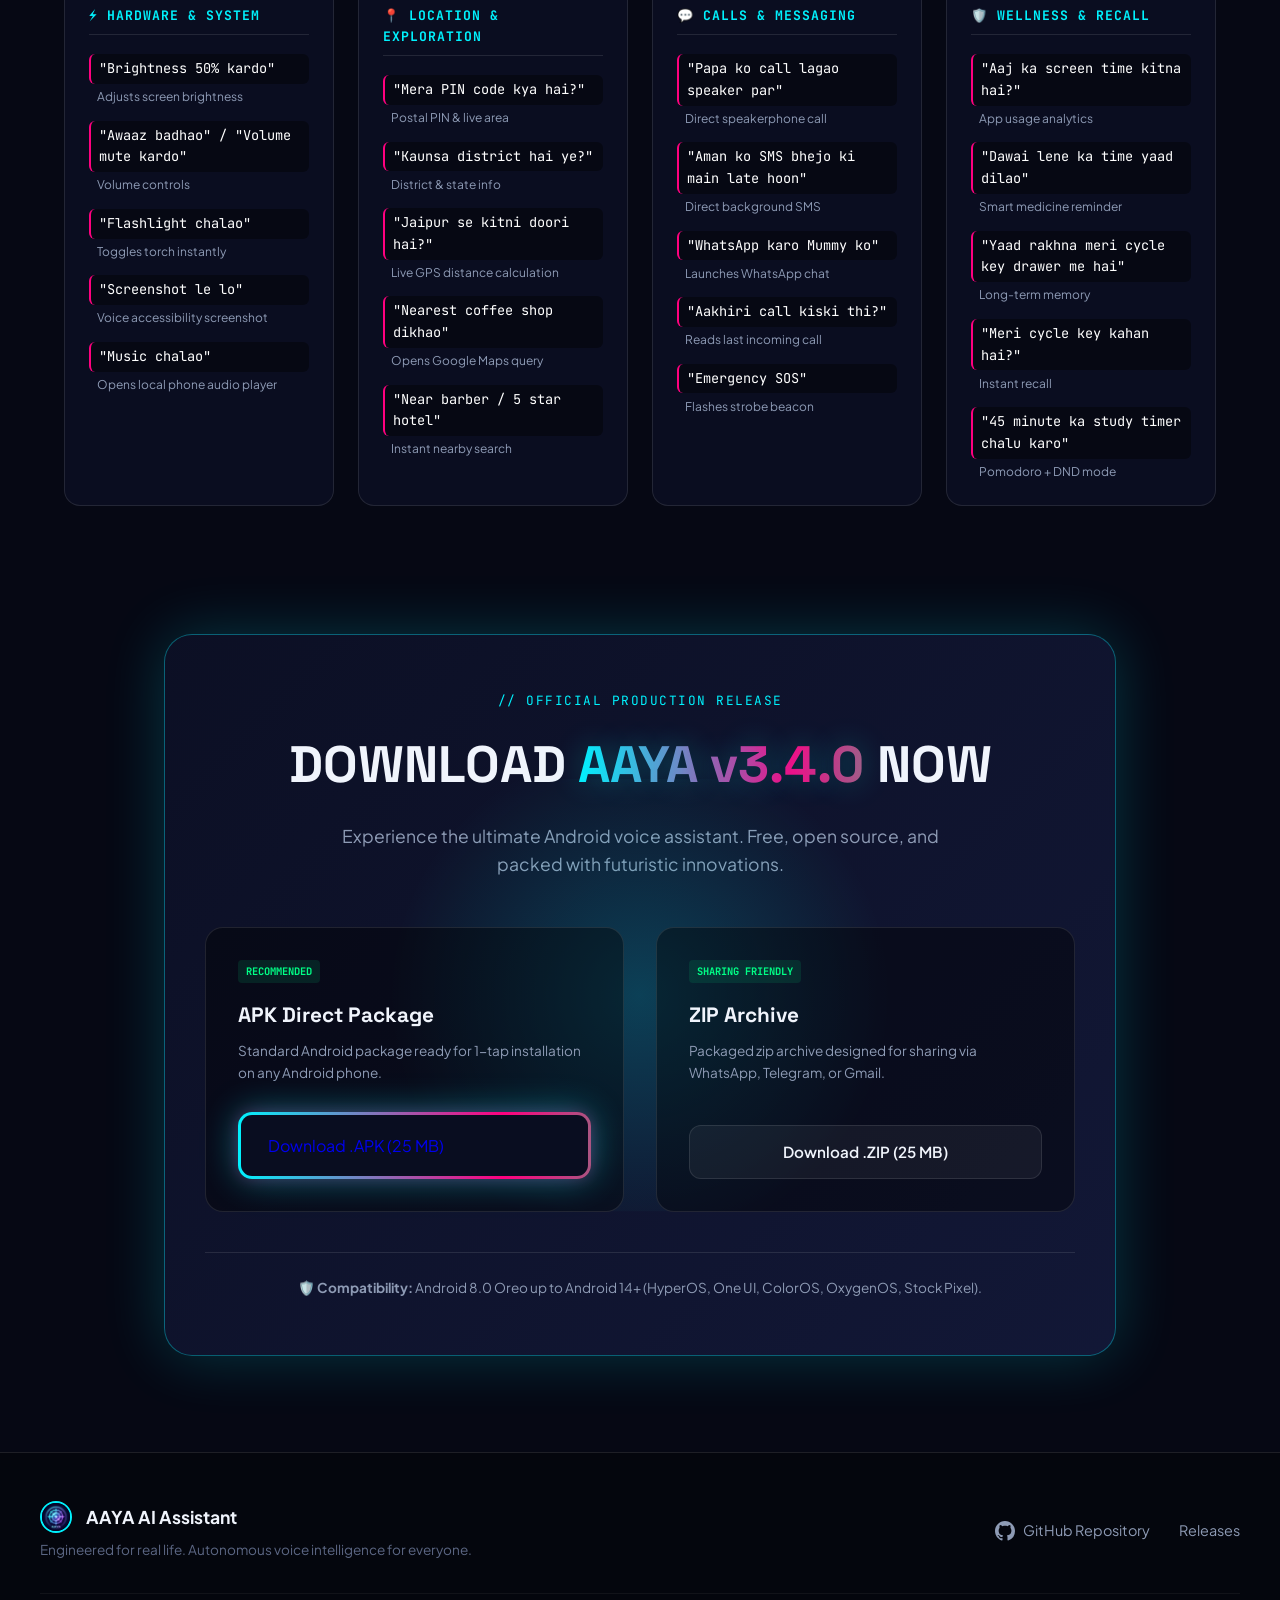
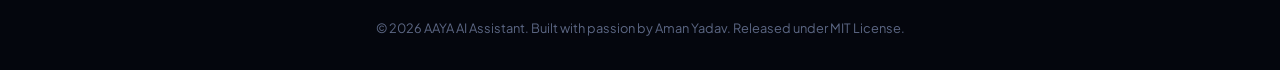
==== commit aa4e059f: "feat: AAYA v3.4.0 - 3D Visual Identity, Scheduled SMS, Firebase  Backend, Voice Upgrade & Stability" ====
--- a/website/index.html
+++ b/website/index.html
@@ -31,7 +31,7 @@
         </div>
         <div class="brand-text">
           <span class="brand-name">AAYA</span>
-          <span class="version-badge">v3.3.0 LIVE</span>
+          <span class="version-badge">v3.4.0 LIVE</span>
         </div>
       </div>
 
@@ -67,21 +67,21 @@
 
         <!-- Multi-layer Glowing RGB Download CTA -->
         <div class="cta-wrapper">
-          <a href="https://github.com/AmanYadav9516/AAYA-AI-Assistant/releases/download/v3.3.0/app-debug.apk" class="btn-rgb-glow" id="downloadApkBtn" download>
+          <a href="https://github.com/AmanYadav9516/AAYA-AI-Assistant/releases/download/v3.4.0/app-debug.apk" class="btn-rgb-glow" id="downloadApkBtn" download>
             <span class="btn-shimmer"></span>
             <span class="btn-inner">
               <svg class="android-icon" viewBox="0 0 24 24" fill="currentColor">
                 <path d="M17.523 15.3414c-.5511 0-.9993-.4486-.9993-1.0003s.4482-.9993 1-.9993c.551 0 .9993.4476.9993.9993 0 .5517-.4483 1.0003-.9993 1.0003m-11.046 0c-.5511 0-.9993-.4486-.9993-1.0003s.4482-.9993 1-.9993c.5511 0 .9993.4476.9993.9993 0 .5517-.4482 1.0003-.9993 1.0003m11.4045-6.02l1.9973-3.4592a.416.416 0 00-.1521-.5676.416.416 0 00-.5676.1521l-2.0223 3.503C15.5902 8.4116 13.8533 8.077 12 8.077c-1.8533 0-3.5902.3346-5.1368.8727L4.8409 5.4467a.4161.4161 0 00-.5677-.1521.4157.4157 0 00-.1521.5676l1.9973 3.4592C2.6889 11.1867.3432 14.6589 0 18.761h24c-.3432-4.1021-2.6889-7.5743-6.1185-9.4396"/>
               </svg>
               <span class="btn-text-group">
-                <span class="btn-primary-title">DOWNLOAD AAYA v3.3.0 APK</span>
+                <span class="btn-primary-title">DOWNLOAD AAYA v3.4.0 APK</span>
                 <span class="btn-secondary-subtitle">Direct Fast Install (25 MB) • Android 8.0 - 14+</span>
               </span>
               <svg class="arrow-icon" viewBox="0 0 24 24" fill="none" stroke="currentColor" stroke-width="2.5"><path d="M5 12h14M12 5l7 7-7 7"/></svg>
             </span>
           </a>
 
-          <a href="https://github.com/AmanYadav9516/AAYA-AI-Assistant/releases/download/v3.3.0/AAYA-Assistant.zip" class="btn-glass" download>
+          <a href="https://github.com/AmanYadav9516/AAYA-AI-Assistant/releases/download/v3.4.0/AAYA-Assistant.zip" class="btn-glass" download>
             <svg width="20" height="20" viewBox="0 0 24 24" fill="none" stroke="currentColor" stroke-width="2"><rect x="3" y="3" width="18" height="18" rx="2"/><path d="M12 3v18M3 9h9M3 15h9"/></svg>
             <span>Download ZIP Package (Share on WhatsApp)</span>
           </a>
@@ -151,11 +151,12 @@
             <div class="simulator-controls">
               <span class="sim-caption">TAP A COMMAND TO TEST LIVE:</span>
               <div class="chip-container">
-                <button class="sim-chip active" onclick="simulateCommand('AAYA, aaj ka screen time kitna hai?', 'Aaj aapka total screen time 1h 45m hai. Sabse zyada: YouTube aur WhatsApp.')">📊 Screen Time</button>
+                <button class="sim-chip active" onclick="simulateCommand('Mom ko shaam 5 baje SMS schedule kardo', 'Scheduled SMS for Mom at 5:00 PM: &quot;What are you doing&quot; via AlarmManager.')">⏰ Schedule SMS</button>
+                <button class="sim-chip" onclick="simulateCommand('AAYA, aaj ka screen time kitna hai?', 'Aaj aapka total screen time 1h 45m hai. Sabse zyada: YouTube aur WhatsApp.')">📊 Screen Time</button>
+                <button class="sim-chip" onclick="simulateCommand('Fortuner car ke photos dikhao', 'Opening Google Images for Fortuner car photos.')">🖼️ Photo Search</button>
+                <button class="sim-chip" onclick="simulateCommand('Jaipur se Delhi ka route dikhao', 'Opening Google Maps navigation from Jaipur to Delhi.')">🚗 Navigation</button>
+                <button class="sim-chip" onclick="simulateCommand('Mera college time kya hai?', 'Aapka college time 9:30 AM to 4:00 PM saved hai.')">🧠 Smart Recall</button>
                 <button class="sim-chip" onclick="simulateCommand('Brightness 50% kardo', 'Screen brightness set to 50%.')">☀️ Brightness 50%</button>
-                <button class="sim-chip" onclick="simulateCommand('Mera pin code kya hai?', 'Aapki current location ka PIN code 302001 hai (Jaipur, Rajasthan).')">📍 PIN Code</button>
-                <button class="sim-chip" onclick="simulateCommand('Aman ko SMS bhejo ki main late aaunga', 'Direct background SMS dispatched to Aman: \"Main late aaunga\".')">💬 Touchless SMS</button>
-                <button class="sim-chip" onclick="simulateCommand('Nearest coffee shop dikhao', 'Opening nearest coffee shops on Google Maps.')">☕ Nearby Places</button>
               </div>
             </div>
 
@@ -326,7 +327,7 @@
         <div class="box-glow"></div>
         <div class="download-content">
           <span class="vault-tag">// OFFICIAL PRODUCTION RELEASE</span>
-          <h2 class="vault-title">DOWNLOAD <span class="neon-rgb">AAYA v3.3.0</span> NOW</h2>
+          <h2 class="vault-title">DOWNLOAD <span class="neon-rgb">AAYA v3.4.0</span> NOW</h2>
           <p class="vault-subtitle">Experience the ultimate Android voice assistant. Free, open source, and packed with futuristic innovations.</p>
 
           <div class="download-cards-row">
@@ -334,7 +335,7 @@
               <div class="card-badge">RECOMMENDED</div>
               <h3>APK Direct Package</h3>
               <p>Standard Android package ready for 1-tap installation on any Android phone.</p>
-              <a href="https://github.com/AmanYadav9516/AAYA-AI-Assistant/releases/download/v3.3.0/app-debug.apk" class="btn-rgb-glow dl-btn" download>
+              <a href="https://github.com/AmanYadav9516/AAYA-AI-Assistant/releases/download/v3.4.0/app-debug.apk" class="btn-rgb-glow dl-btn" download>
                 <span class="btn-inner">Download .APK (25 MB)</span>
               </a>
             </div>
@@ -343,7 +344,7 @@
               <div class="card-badge">SHARING FRIENDLY</div>
               <h3>ZIP Archive</h3>
               <p>Packaged zip archive designed for sharing via WhatsApp, Telegram, or Gmail.</p>
-              <a href="https://github.com/AmanYadav9516/AAYA-AI-Assistant/releases/download/v3.3.0/AAYA-Assistant.zip" class="btn-glass dl-btn" download>
+              <a href="https://github.com/AmanYadav9516/AAYA-AI-Assistant/releases/download/v3.4.0/AAYA-Assistant.zip" class="btn-glass dl-btn" download>
                 <span>Download .ZIP (25 MB)</span>
               </a>
             </div>
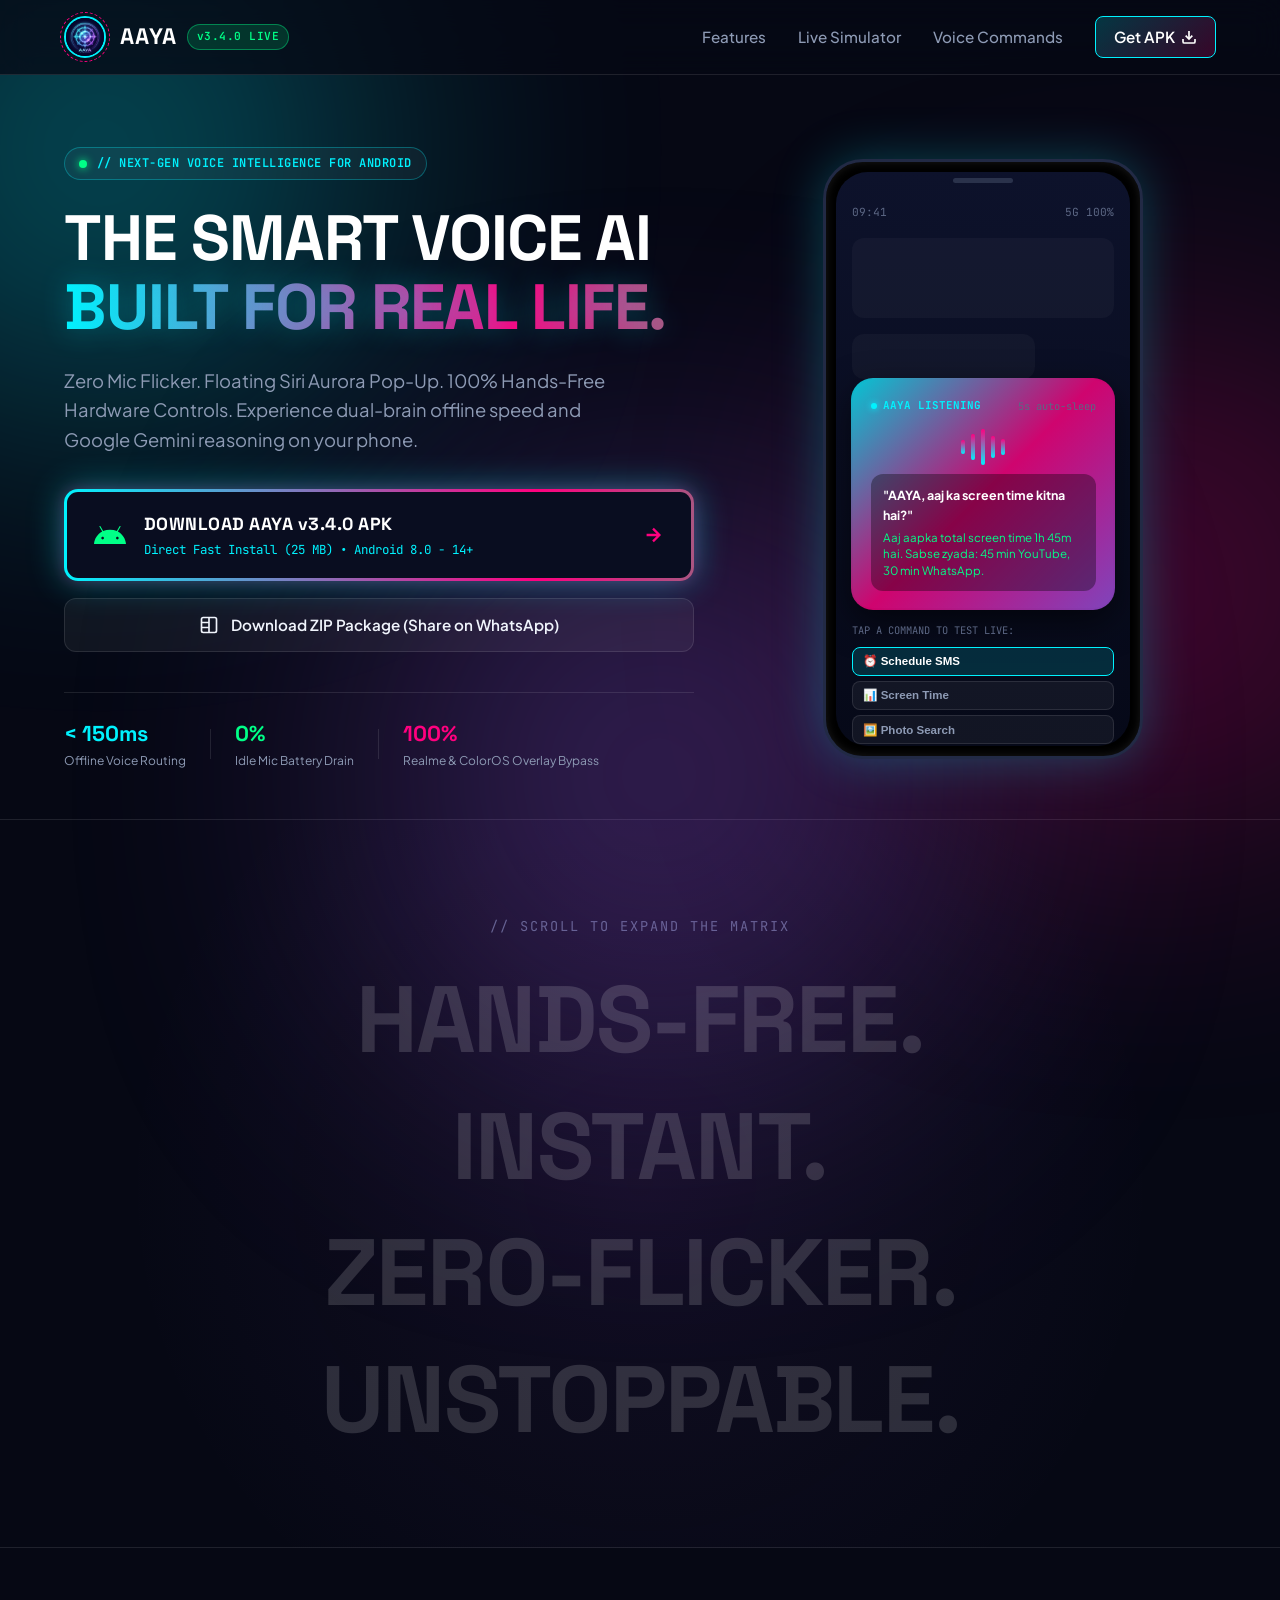
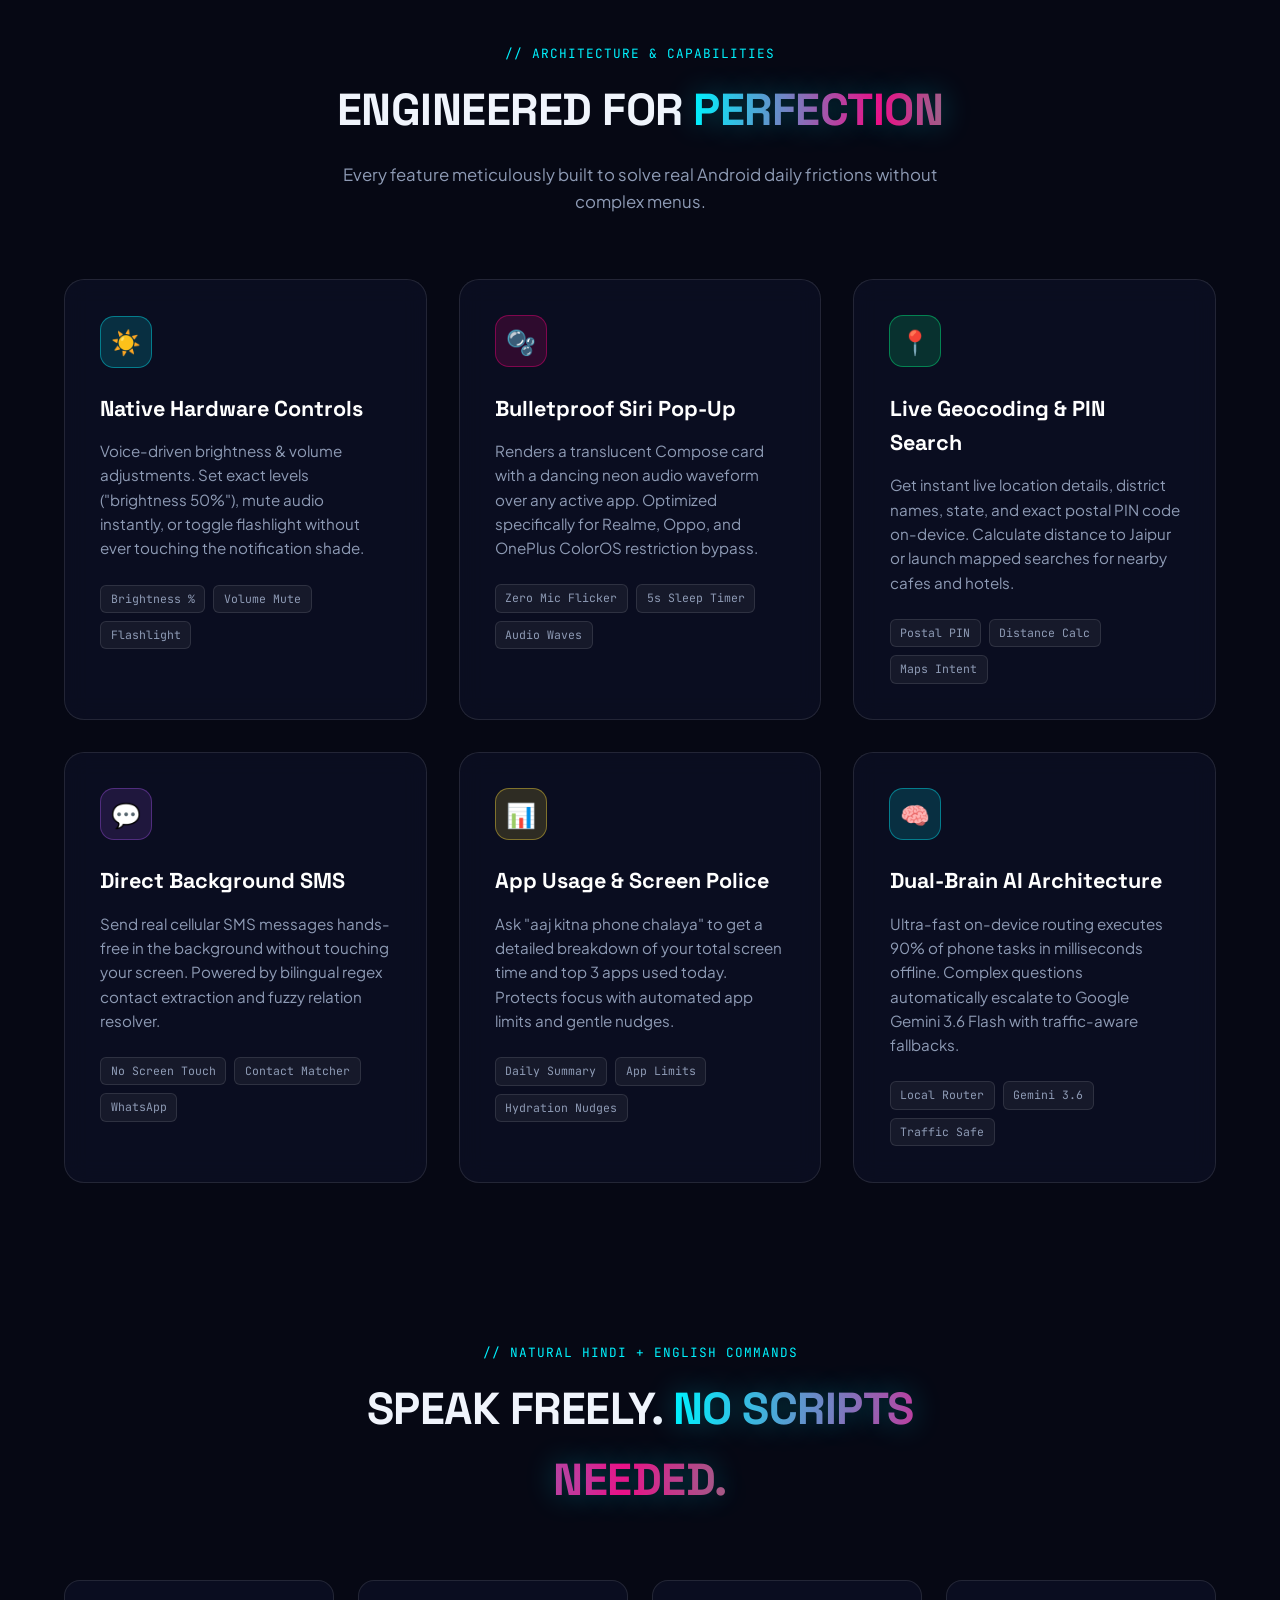
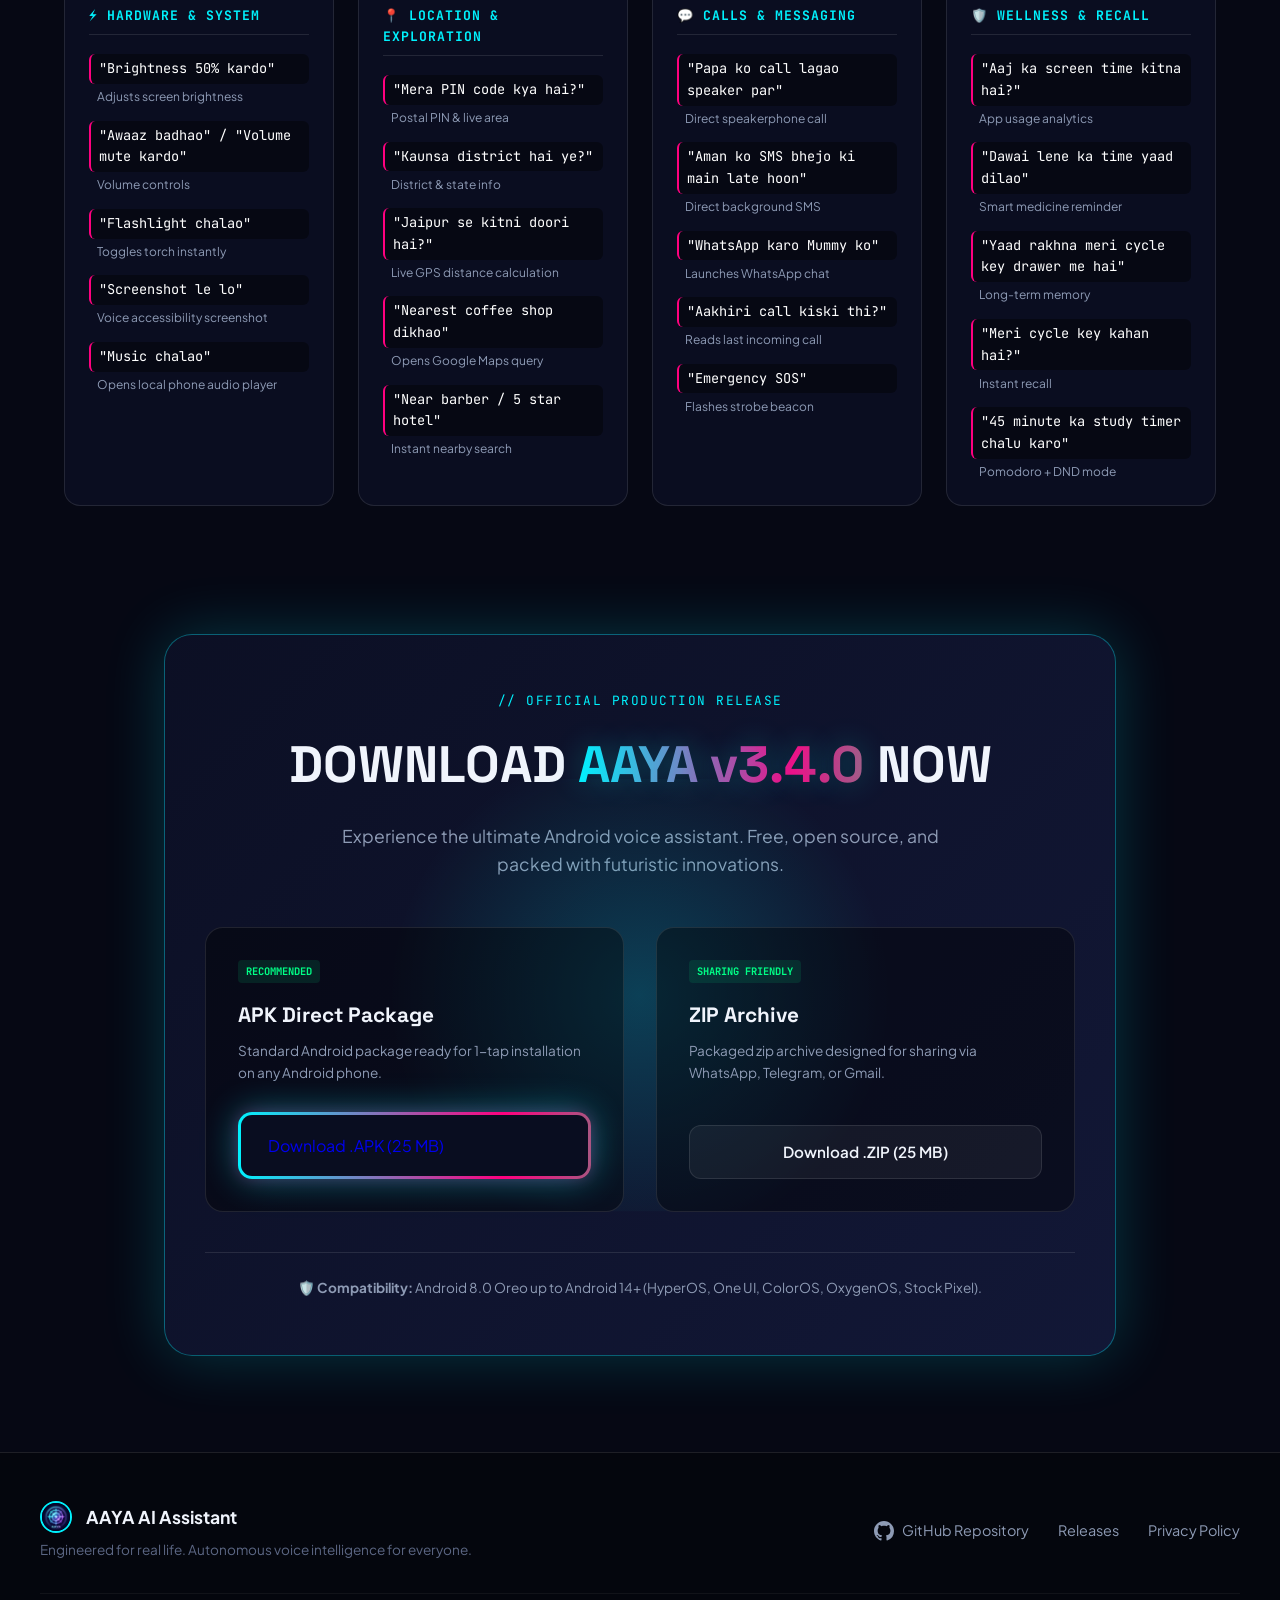
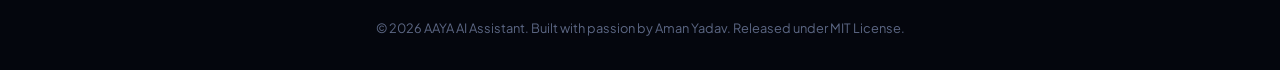
==== commit 26c83fa7: "feat(store): add Google Play compliance privacy policy and AAB bundle build" ====
--- a/website/index.html
+++ b/website/index.html
@@ -375,6 +375,7 @@
           <span>GitHub Repository</span>
         </a>
         <a href="https://github.com/AmanYadav9516/AAYA-AI-Assistant/releases" target="_blank" rel="noopener noreferrer" class="footer-link">Releases</a>
+        <a href="./privacy.html" class="footer-link">Privacy Policy</a>
       </div>
     </div>
     <div class="footer-bottom">
